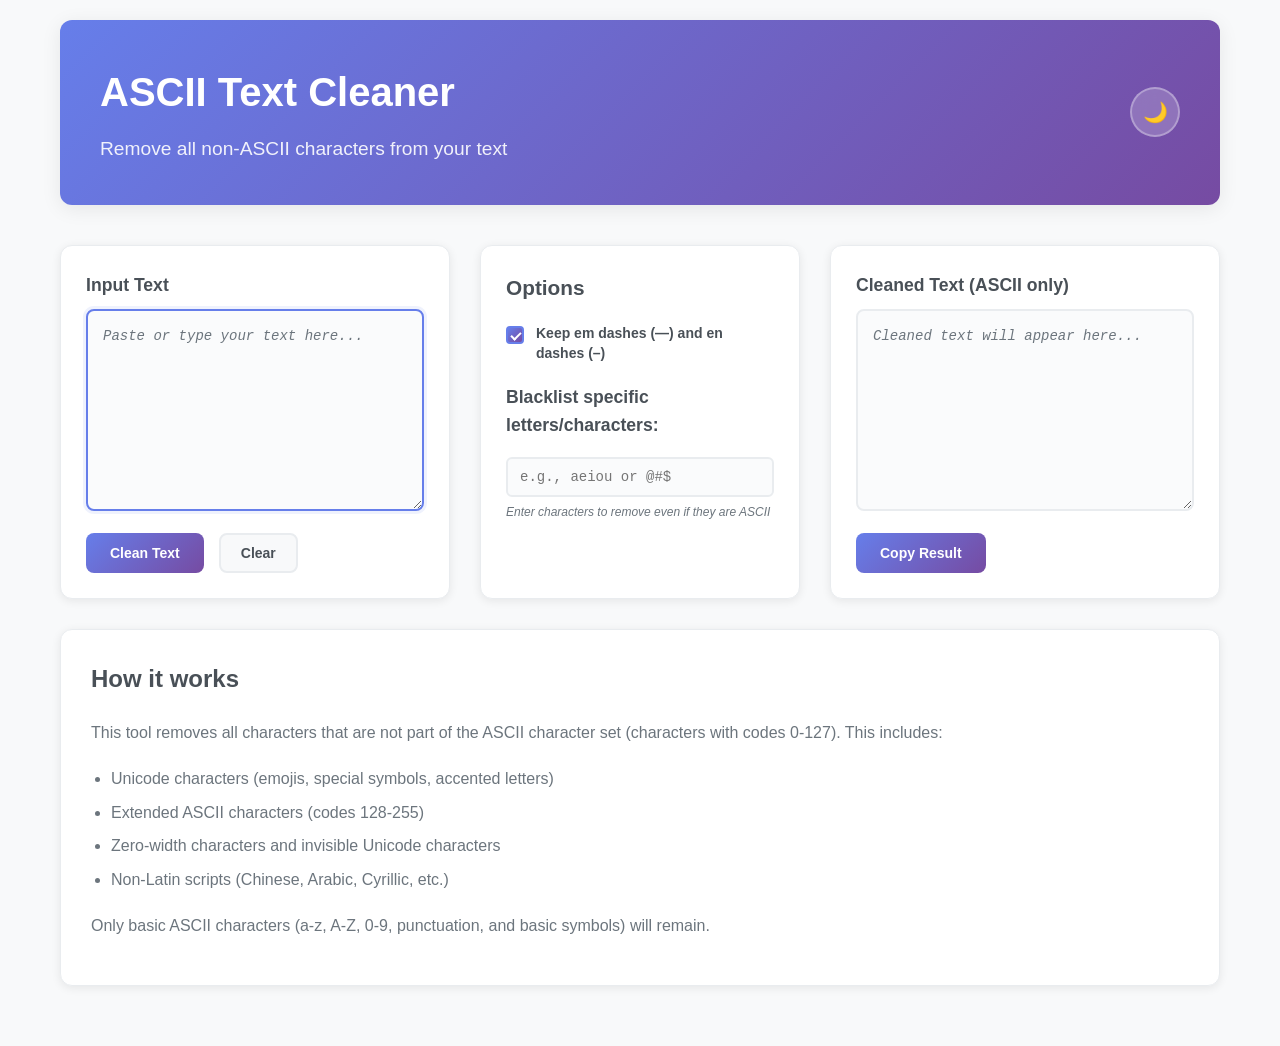
==== index.html @ 1a38068b "efds" ====
<!DOCTYPE html>
<html lang="en">
<head>
    <meta charset="UTF-8">
    <meta name="viewport" content="width=device-width, initial-scale=1.0">
    <title>ASCII Text Cleaner - Remove Non-ASCII Characters</title>
    <link rel="stylesheet" href="main.css">
    <link rel="icon" href="fav.ico">
</head>
<body>
    <div class="container">
        <header>
            <div class="header-content">
                <div class="header-text">
                    <h1>ASCII Text Cleaner</h1>
                    <p class="subtitle">Remove all non-ASCII characters from your text</p>
                </div>
                <button id="theme-toggle" class="theme-toggle" aria-label="Toggle dark mode">
                    <span class="theme-icon">🌙</span>
                </button>
            </div>
        </header>

        <main>
            <div class="input-section">
                <label for="input-text">Input Text</label>
                <textarea 
                    id="input-text" 
                    placeholder="Paste or type your text here..."
                    rows="8"
                ></textarea>
                <div class="controls">
                    <button id="clean-btn" class="primary-btn">Clean Text</button>
                    <button id="clear-btn" class="secondary-btn">Clear</button>
                </div>
            </div>

            <div class="options-section">
                <h3>Options</h3>
                <div class="option-group">
                    <label class="checkbox-label">
                        <input type="checkbox" id="keep-em-dashes" checked>
                        <span class="checkmark"></span>
                        Keep em dashes (—) and en dashes (–)
                    </label>
                </div>
                <div class="option-group">
                    <label for="blacklist-letters">Blacklist specific letters/characters:</label>
                    <input 
                        type="text" 
                        id="blacklist-letters" 
                        placeholder="e.g., aeiou or @#$"
                        class="blacklist-input"
                    >
                    <small class="help-text">Enter characters to remove even if they are ASCII</small>
                </div>
            </div>

            <div class="output-section">
                <label for="output-text">Cleaned Text (ASCII only)</label>
                <textarea 
                    id="output-text" 
                    placeholder="Cleaned text will appear here..."
                    rows="8"
                    readonly
                ></textarea>
                <div class="controls">
                    <button id="copy-btn" class="primary-btn">Copy Result</button>
                    <span id="copy-status" class="status-message"></span>
                </div>
            </div>

            <div class="info-section">
                <h2>How it works</h2>
                <p>This tool removes all characters that are not part of the ASCII character set (characters with codes 0-127). This includes:</p>
                <ul>
                    <li>Unicode characters (emojis, special symbols, accented letters)</li>
                    <li>Extended ASCII characters (codes 128-255)</li>
                    <li>Zero-width characters and invisible Unicode characters</li>
                    <li>Non-Latin scripts (Chinese, Arabic, Cyrillic, etc.)</li>
                </ul>
                <p>Only basic ASCII characters (a-z, A-Z, 0-9, punctuation, and basic symbols) will remain.</p>
            </div>
        </main>
    </div>

    <script src="index.js"></script>
</body>
</html>
---- main.css ----
:root {
    /* Light theme colors */
    --bg-primary: #f8f9fa;
    --bg-secondary: #ffffff;
    --bg-header: linear-gradient(135deg, #667eea 0%, #764ba2 100%);
    --text-primary: #333333;
    --text-secondary: #495057;
    --text-muted: #6c757d;
    --text-white: #ffffff;
    --border-color: #e9ecef;
    --border-hover: #dee2e6;
    --shadow: rgba(0, 0, 0, 0.08);
    --shadow-hover: rgba(102, 126, 234, 0.3);
    --focus-ring: rgba(102, 126, 234, 0.1);
    --input-bg: #fafbfc;
    --success-color: #28a745;
    --error-color: #dc3545;
}

[data-theme="dark"] {
    /* Dark theme colors */
    --bg-primary: #1a1a1a;
    --bg-secondary: #2d2d2d;
    --bg-header: linear-gradient(135deg, #4a5568 0%, #553c9a 100%);
    --text-primary: #e2e8f0;
    --text-secondary: #cbd5e0;
    --text-muted: #a0aec0;
    --text-white: #ffffff;
    --border-color: #4a5568;
    --border-hover: #718096;
    --shadow: rgba(0, 0, 0, 0.3);
    --shadow-hover: rgba(102, 126, 234, 0.4);
    --focus-ring: rgba(102, 126, 234, 0.2);
    --input-bg: #374151;
    --success-color: #48bb78;
    --error-color: #f56565;
}

* {
    margin: 0;
    padding: 0;
    box-sizing: border-box;
}

body {
    font-family: -apple-system, BlinkMacSystemFont, 'Segoe UI', Roboto, Oxygen, Ubuntu, Cantarell, sans-serif;
    line-height: 1.6;
    color: var(--text-primary);
    background-color: var(--bg-primary);
    min-height: 100vh;
    transition: background-color 0.3s ease, color 0.3s ease;
}

.container {
    max-width: 1200px;
    margin: 0 auto;
    padding: 20px;
}

header {
    margin-bottom: 40px;
    padding: 40px;
    background: var(--bg-header);
    color: var(--text-white);
    border-radius: 12px;
    box-shadow: 0 4px 20px var(--shadow);
}

.header-content {
    display: flex;
    justify-content: space-between;
    align-items: center;
    max-width: 100%;
}

.header-text {
    text-align: left;
}

.theme-toggle {
    background: rgba(255, 255, 255, 0.2);
    border: 2px solid rgba(255, 255, 255, 0.3);
    border-radius: 50%;
    width: 50px;
    height: 50px;
    display: flex;
    align-items: center;
    justify-content: center;
    cursor: pointer;
    transition: all 0.3s ease;
    backdrop-filter: blur(10px);
}

.theme-toggle:hover {
    background: rgba(255, 255, 255, 0.3);
    border-color: rgba(255, 255, 255, 0.5);
    transform: scale(1.05);
}

.theme-icon {
    font-size: 20px;
    transition: transform 0.3s ease;
}

.theme-toggle:hover .theme-icon {
    transform: rotate(15deg);
}

header h1 {
    font-size: 2.5rem;
    font-weight: 700;
    margin-bottom: 10px;
}

.subtitle {
    font-size: 1.2rem;
    opacity: 0.9;
    font-weight: 300;
}

main {
    display: grid;
    grid-template-columns: 1fr auto 1fr;
    gap: 30px;
    margin-bottom: 40px;
}

.input-section,
.output-section,
.options-section {
    background: var(--bg-secondary);
    padding: 25px;
    border-radius: 12px;
    box-shadow: 0 2px 10px var(--shadow);
    border: 1px solid var(--border-color);
    transition: background-color 0.3s ease, border-color 0.3s ease;
}

.options-section {
    min-width: 280px;
    max-width: 320px;
}

.options-section h3 {
    color: var(--text-secondary);
    margin-bottom: 20px;
    font-size: 1.3rem;
    font-weight: 600;
    transition: color 0.3s ease;
}

.option-group {
    margin-bottom: 20px;
}

.checkbox-label {
    display: flex;
    align-items: center;
    cursor: pointer;
    font-size: 14px;
    color: var(--text-secondary);
    position: relative;
    padding-left: 30px;
    line-height: 1.4;
    transition: color 0.3s ease;
}

.checkbox-label input[type="checkbox"] {
    position: absolute;
    opacity: 0;
    cursor: pointer;
    height: 0;
    width: 0;
}

.checkmark {
    position: absolute;
    left: 0;
    top: 2px;
    height: 18px;
    width: 18px;
    background-color: var(--bg-primary);
    border: 2px solid var(--border-color);
    border-radius: 4px;
    transition: all 0.3s ease;
}

.checkbox-label:hover input ~ .checkmark {
    border-color: #667eea;
}

.checkbox-label input:checked ~ .checkmark {
    background: linear-gradient(135deg, #667eea 0%, #764ba2 100%);
    border-color: #667eea;
}

.checkmark:after {
    content: "";
    position: absolute;
    display: none;
}

.checkbox-label input:checked ~ .checkmark:after {
    display: block;
}

.checkbox-label .checkmark:after {
    left: 5px;
    top: 2px;
    width: 4px;
    height: 8px;
    border: solid white;
    border-width: 0 2px 2px 0;
    transform: rotate(45deg);
}

.blacklist-input {
    width: 100%;
    padding: 10px 12px;
    border: 2px solid var(--border-color);
    border-radius: 6px;
    font-size: 14px;
    font-family: 'Monaco', 'Menlo', 'Ubuntu Mono', monospace;
    transition: border-color 0.3s ease, background-color 0.3s ease, color 0.3s ease;
    margin-top: 8px;
    background-color: var(--input-bg);
    color: var(--text-primary);
}

.blacklist-input:focus {
    outline: none;
    border-color: #667eea;
    box-shadow: 0 0 0 3px var(--focus-ring);
}

.help-text {
    display: block;
    margin-top: 6px;
    font-size: 12px;
    color: var(--text-muted);
    font-style: italic;
    transition: color 0.3s ease;
}

.info-section {
    grid-column: 1 / -1;
    background: var(--bg-secondary);
    padding: 30px;
    border-radius: 12px;
    box-shadow: 0 2px 10px var(--shadow);
    border: 1px solid var(--border-color);
    transition: background-color 0.3s ease, border-color 0.3s ease;
}

label {
    display: block;
    font-weight: 600;
    margin-bottom: 10px;
    color: var(--text-secondary);
    font-size: 1.1rem;
    transition: color 0.3s ease;
}

textarea {
    width: 100%;
    padding: 15px;
    border: 2px solid var(--border-color);
    border-radius: 8px;
    font-family: 'Monaco', 'Menlo', 'Ubuntu Mono', monospace;
    font-size: 14px;
    line-height: 1.5;
    resize: vertical;
    transition: border-color 0.3s ease, background-color 0.3s ease, color 0.3s ease;
    background-color: var(--input-bg);
    color: var(--text-primary);
}

textarea:focus {
    outline: none;
    border-color: #667eea;
    box-shadow: 0 0 0 3px var(--focus-ring);
}

textarea::placeholder {
    color: var(--text-muted);
    font-style: italic;
}

.controls {
    display: flex;
    gap: 15px;
    margin-top: 15px;
    align-items: center;
}

.primary-btn {
    background: linear-gradient(135deg, #667eea 0%, #764ba2 100%);
    color: white;
    border: none;
    padding: 12px 24px;
    border-radius: 8px;
    font-weight: 600;
    cursor: pointer;
    transition: all 0.3s ease;
    font-size: 14px;
}

.primary-btn:hover {
    transform: translateY(-2px);
    box-shadow: 0 4px 15px rgba(102, 126, 234, 0.3);
}

.primary-btn:active {
    transform: translateY(0);
}

.secondary-btn {
    background: var(--bg-primary);
    color: var(--text-secondary);
    border: 2px solid var(--border-color);
    padding: 10px 20px;
    border-radius: 8px;
    font-weight: 600;
    cursor: pointer;
    transition: all 0.3s ease;
    font-size: 14px;
}

.secondary-btn:hover {
    background: var(--border-color);
    border-color: var(--border-hover);
}

.status-message {
    font-size: 14px;
    font-weight: 500;
    opacity: 0;
    transition: opacity 0.3s ease;
}

.status-message.show {
    opacity: 1;
}

.status-message.success {
    color: var(--success-color);
}

.status-message.error {
    color: var(--error-color);
}

.info-section h2 {
    color: var(--text-secondary);
    margin-bottom: 20px;
    font-size: 1.5rem;
    font-weight: 600;
    transition: color 0.3s ease;
}

.info-section p {
    margin-bottom: 15px;
    color: var(--text-muted);
    line-height: 1.7;
    transition: color 0.3s ease;
}

.info-section ul {
    margin: 20px 0;
    padding-left: 20px;
}

.info-section li {
    margin-bottom: 8px;
    color: var(--text-muted);
    line-height: 1.6;
    transition: color 0.3s ease;
}

@media (max-width: 768px) {
    .container {
        padding: 15px;
    }
    
    header {
        padding: 30px 20px;
    }
    
    .header-content {
        flex-direction: column;
        gap: 20px;
        text-align: center;
    }
    
    .header-text {
        text-align: center;
    }
    
    header h1 {
        font-size: 2rem;
    }
    
    .subtitle {
        font-size: 1rem;
    }
    
    main {
        grid-template-columns: 1fr;
        gap: 20px;
    }
    
    .options-section {
        min-width: auto;
        max-width: none;
    }
    
    .input-section,
    .output-section,
    .info-section {
        padding: 20px;
    }
    
    .controls {
        flex-direction: column;
        align-items: stretch;
    }
    
    .primary-btn,
    .secondary-btn {
        width: 100%;
        text-align: center;
    }
}
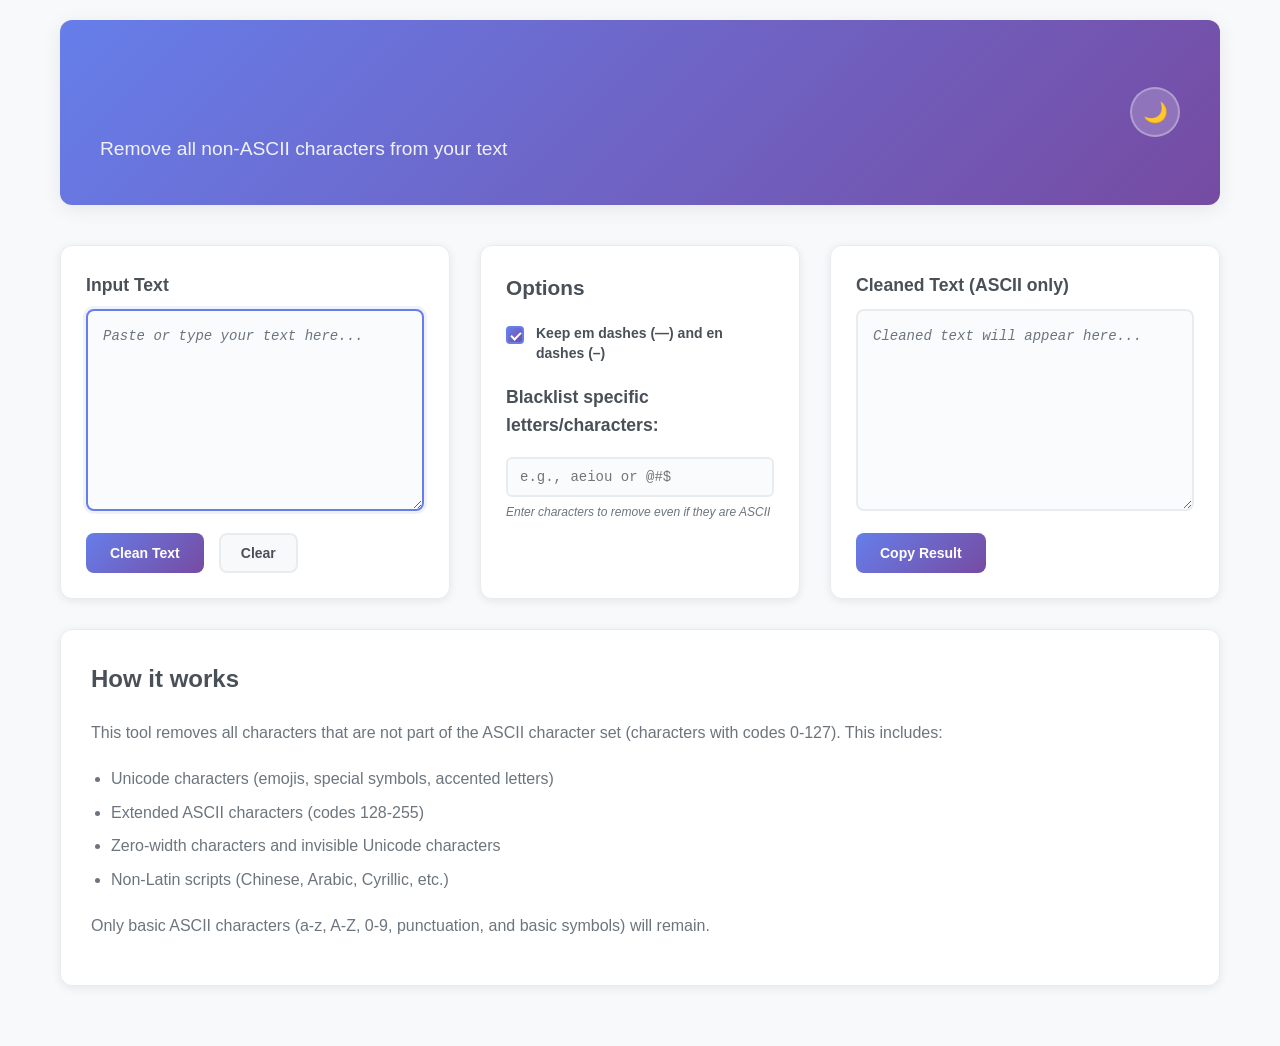
==== commit d56d76b9: "feat: add animated gradient title with individual letter animations" ====
--- a/index.html
+++ b/index.html
@@ -1,22 +1,43 @@
 <!DOCTYPE html>
 <html lang="en">
+
 <head>
     <meta charset="UTF-8">
     <meta name="viewport" content="width=device-width, initial-scale=1.0">
     <title>ASCII Text Cleaner - Remove Non-ASCII Characters</title>
     <link rel="stylesheet" href="main.css">
-    <link rel="icon" href="fav.ico">
+    <link rel="icon" href="favicon.ico">
 </head>
+
 <body>
     <div class="container">
         <header>
             <div class="header-content">
                 <div class="header-text">
-                    <h1>ASCII Text Cleaner</h1>
+                    <h1 class="gradient-title" aria-label="ASCII Text Cleaner">
+                        <span class="gradient-letter" style="--i:0" aria-hidden="true">A</span>
+                        <span class="gradient-letter" style="--i:1" aria-hidden="true">S</span>
+                        <span class="gradient-letter" style="--i:2" aria-hidden="true">C</span>
+                        <span class="gradient-letter" style="--i:3" aria-hidden="true">I</span>
+                        <span class="gradient-letter" style="--i:4" aria-hidden="true">I</span>
+                        <span class="gradient-letter gradient-letter--space" style="--i:5" aria-hidden="true">&nbsp;</span>
+                        <span class="gradient-letter" style="--i:6" aria-hidden="true">T</span>
+                        <span class="gradient-letter" style="--i:7" aria-hidden="true">e</span>
+                        <span class="gradient-letter" style="--i:8" aria-hidden="true">x</span>
+                        <span class="gradient-letter" style="--i:9" aria-hidden="true">t</span>
+                        <span class="gradient-letter gradient-letter--space" style="--i:10" aria-hidden="true">&nbsp;</span>
+                        <span class="gradient-letter" style="--i:11" aria-hidden="true">C</span>
+                        <span class="gradient-letter" style="--i:12" aria-hidden="true">l</span>
+                        <span class="gradient-letter" style="--i:13" aria-hidden="true">e</span>
+                        <span class="gradient-letter" style="--i:14" aria-hidden="true">a</span>
+                        <span class="gradient-letter" style="--i:15" aria-hidden="true">n</span>
+                        <span class="gradient-letter" style="--i:16" aria-hidden="true">e</span>
+                        <span class="gradient-letter" style="--i:17" aria-hidden="true">r</span>
+                    </h1>
                     <p class="subtitle">Remove all non-ASCII characters from your text</p>
                 </div>
                 <button id="theme-toggle" class="theme-toggle" aria-label="Toggle dark mode">
-                    <span class="theme-icon">🌙</span>
+                    <span id="theme-icon" class="theme-icon">🌙</span>
                 </button>
             </div>
         </header>
@@ -24,11 +45,7 @@
         <main>
             <div class="input-section">
                 <label for="input-text">Input Text</label>
-                <textarea 
-                    id="input-text" 
-                    placeholder="Paste or type your text here..."
-                    rows="8"
-                ></textarea>
+                <textarea id="input-text" placeholder="Paste or type your text here..." rows="8"></textarea>
                 <div class="controls">
                     <button id="clean-btn" class="primary-btn">Clean Text</button>
                     <button id="clear-btn" class="secondary-btn">Clear</button>
@@ -46,24 +63,14 @@
                 </div>
                 <div class="option-group">
                     <label for="blacklist-letters">Blacklist specific letters/characters:</label>
-                    <input 
-                        type="text" 
-                        id="blacklist-letters" 
-                        placeholder="e.g., aeiou or @#$"
-                        class="blacklist-input"
-                    >
+                    <input type="text" id="blacklist-letters" placeholder="e.g., aeiou or @#$" class="blacklist-input">
                     <small class="help-text">Enter characters to remove even if they are ASCII</small>
                 </div>
             </div>
 
             <div class="output-section">
                 <label for="output-text">Cleaned Text (ASCII only)</label>
-                <textarea 
-                    id="output-text" 
-                    placeholder="Cleaned text will appear here..."
-                    rows="8"
-                    readonly
-                ></textarea>
+                <textarea id="output-text" placeholder="Cleaned text will appear here..." rows="8" readonly></textarea>
                 <div class="controls">
                     <button id="copy-btn" class="primary-btn">Copy Result</button>
                     <span id="copy-status" class="status-message"></span>
@@ -72,7 +79,8 @@
 
             <div class="info-section">
                 <h2>How it works</h2>
-                <p>This tool removes all characters that are not part of the ASCII character set (characters with codes 0-127). This includes:</p>
+                <p>This tool removes all characters that are not part of the ASCII character set (characters with codes
+                    0-127). This includes:</p>
                 <ul>
                     <li>Unicode characters (emojis, special symbols, accented letters)</li>
                     <li>Extended ASCII characters (codes 128-255)</li>
@@ -85,5 +93,10 @@
     </div>
 
     <script src="index.js"></script>
+    <div style="display: none;">
+        <!-- OPEN AI KEY  for ai chat-->
+        OPEN_AI_KEY=aSBsdXYgdmliZSBjb2Rpbmcgenp6enp6enp6enp6enp6eno=
+    </div>
 </body>
+
 </html>
--- a/main.css
+++ b/main.css
@@ -1,433 +1,484 @@
 :root {
-    /* Light theme colors */
-    --bg-primary: #f8f9fa;
-    --bg-secondary: #ffffff;
-    --bg-header: linear-gradient(135deg, #667eea 0%, #764ba2 100%);
-    --text-primary: #333333;
-    --text-secondary: #495057;
-    --text-muted: #6c757d;
-    --text-white: #ffffff;
-    --border-color: #e9ecef;
-    --border-hover: #dee2e6;
-    --shadow: rgba(0, 0, 0, 0.08);
-    --shadow-hover: rgba(102, 126, 234, 0.3);
-    --focus-ring: rgba(102, 126, 234, 0.1);
-    --input-bg: #fafbfc;
-    --success-color: #28a745;
-    --error-color: #dc3545;
+  /* Light theme colors */
+  --bg-primary: #f8f9fa;
+  --bg-secondary: #ffffff;
+  --bg-header: linear-gradient(135deg, #667eea 0%, #764ba2 100%);
+  --text-primary: #333333;
+  --text-secondary: #495057;
+  --text-muted: #6c757d;
+  --text-white: #ffffff;
+  --border-color: #e9ecef;
+  --border-hover: #dee2e6;
+  --shadow: rgba(0, 0, 0, 0.08);
+  --shadow-hover: rgba(102, 126, 234, 0.3);
+  --focus-ring: rgba(102, 126, 234, 0.1);
+  --input-bg: #fafbfc;
+  --success-color: #28a745;
+  --error-color: #dc3545;
 }
 
 [data-theme="dark"] {
-    /* Dark theme colors */
-    --bg-primary: #1a1a1a;
-    --bg-secondary: #2d2d2d;
-    --bg-header: linear-gradient(135deg, #4a5568 0%, #553c9a 100%);
-    --text-primary: #e2e8f0;
-    --text-secondary: #cbd5e0;
-    --text-muted: #a0aec0;
-    --text-white: #ffffff;
-    --border-color: #4a5568;
-    --border-hover: #718096;
-    --shadow: rgba(0, 0, 0, 0.3);
-    --shadow-hover: rgba(102, 126, 234, 0.4);
-    --focus-ring: rgba(102, 126, 234, 0.2);
-    --input-bg: #374151;
-    --success-color: #48bb78;
-    --error-color: #f56565;
+  /* Dark theme colors */
+  --bg-primary: #1a1a1a;
+  --bg-secondary: #2d2d2d;
+  --bg-header: linear-gradient(135deg, #4a5568 0%, #553c9a 100%);
+  --text-primary: #e2e8f0;
+  --text-secondary: #cbd5e0;
+  --text-muted: #a0aec0;
+  --text-white: #ffffff;
+  --border-color: #4a5568;
+  --border-hover: #718096;
+  --shadow: rgba(0, 0, 0, 0.3);
+  --shadow-hover: rgba(102, 126, 234, 0.4);
+  --focus-ring: rgba(102, 126, 234, 0.2);
+  --input-bg: #374151;
+  --success-color: #48bb78;
+  --error-color: #f56565;
 }
 
 * {
-    margin: 0;
-    padding: 0;
-    box-sizing: border-box;
+  margin: 0;
+  padding: 0;
+  box-sizing: border-box;
 }
 
 body {
-    font-family: -apple-system, BlinkMacSystemFont, 'Segoe UI', Roboto, Oxygen, Ubuntu, Cantarell, sans-serif;
-    line-height: 1.6;
-    color: var(--text-primary);
-    background-color: var(--bg-primary);
-    min-height: 100vh;
-    transition: background-color 0.3s ease, color 0.3s ease;
+  font-family: -apple-system, BlinkMacSystemFont, "Segoe UI", Roboto, Oxygen,
+    Ubuntu, Cantarell, sans-serif;
+  line-height: 1.6;
+  color: var(--text-primary);
+  background-color: var(--bg-primary);
+  min-height: 100vh;
+  transition: background-color 0.3s ease, color 0.3s ease;
 }
 
 .container {
-    max-width: 1200px;
-    margin: 0 auto;
-    padding: 20px;
+  max-width: 1200px;
+  margin: 0 auto;
+  padding: 20px;
 }
 
 header {
-    margin-bottom: 40px;
-    padding: 40px;
-    background: var(--bg-header);
-    color: var(--text-white);
-    border-radius: 12px;
-    box-shadow: 0 4px 20px var(--shadow);
+  margin-bottom: 40px;
+  padding: 40px;
+  background: var(--bg-header);
+  color: var(--text-white);
+  border-radius: 12px;
+  box-shadow: 0 4px 20px var(--shadow);
 }
 
 .header-content {
-    display: flex;
-    justify-content: space-between;
-    align-items: center;
-    max-width: 100%;
+  display: flex;
+  justify-content: space-between;
+  align-items: center;
+  max-width: 100%;
 }
 
 .header-text {
-    text-align: left;
+  text-align: left;
 }
 
 .theme-toggle {
-    background: rgba(255, 255, 255, 0.2);
-    border: 2px solid rgba(255, 255, 255, 0.3);
-    border-radius: 50%;
-    width: 50px;
-    height: 50px;
-    display: flex;
-    align-items: center;
-    justify-content: center;
-    cursor: pointer;
-    transition: all 0.3s ease;
-    backdrop-filter: blur(10px);
+  background: rgba(255, 255, 255, 0.2);
+  border: 2px solid rgba(255, 255, 255, 0.3);
+  border-radius: 50%;
+  width: 50px;
+  height: 50px;
+  display: flex;
+  align-items: center;
+  justify-content: center;
+  cursor: pointer;
+  transition: all 0.3s ease;
+  backdrop-filter: blur(10px);
 }
 
 .theme-toggle:hover {
-    background: rgba(255, 255, 255, 0.3);
-    border-color: rgba(255, 255, 255, 0.5);
-    transform: scale(1.05);
+  background: rgba(255, 255, 255, 0.3);
+  border-color: rgba(255, 255, 255, 0.5);
+  transform: scale(1.05);
 }
 
 .theme-icon {
-    font-size: 20px;
-    transition: transform 0.3s ease;
+  font-size: 20px;
+  transition: transform 0.3s ease;
 }
 
 .theme-toggle:hover .theme-icon {
-    transform: rotate(15deg);
+  transform: rotate(15deg);
 }
 
 header h1 {
-    font-size: 2.5rem;
-    font-weight: 700;
-    margin-bottom: 10px;
+  font-size: 2.5rem;
+  font-weight: 700;
+  margin-bottom: 10px;
+}
+
+.gradient-title {
+  display: inline-flex;
+  gap: 0;
+  flex-wrap: wrap;
+  color: transparent;
+}
+
+.gradient-letter {
+  display: inline-block;
+  background-image: linear-gradient(120deg, #ff6ec7 0%, #7873f5 50%, #5ad7ff 100%);
+  background-size: 200% 200%;
+  -webkit-background-clip: text;
+  background-clip: text;
+  color: transparent;
+  opacity: 0;
+  transform: translateY(10px);
+  animation: gradientFade 3s ease-in-out infinite;
+  animation-delay: calc(var(--i) * 0.12s);
+}
+
+.gradient-letter--space {
+  width: 0.5ch;
+  background: none;
+  animation: inherit;
+}
+
+@keyframes gradientFade {
+  0% {
+    opacity: 0;
+    transform: translateY(10px);
+    background-position: 0% 50%;
+  }
+  30% {
+    opacity: 1;
+    transform: translateY(0);
+  }
+  70% {
+    opacity: 1;
+    transform: translateY(0);
+    background-position: 100% 50%;
+  }
+  100% {
+    opacity: 0;
+    transform: translateY(-8px);
+    background-position: 0% 50%;
+  }
 }
 
 .subtitle {
-    font-size: 1.2rem;
-    opacity: 0.9;
-    font-weight: 300;
+  font-size: 1.2rem;
+  opacity: 0.9;
+  font-weight: 300;
 }
 
 main {
-    display: grid;
-    grid-template-columns: 1fr auto 1fr;
-    gap: 30px;
-    margin-bottom: 40px;
+  display: grid;
+  grid-template-columns: 1fr auto 1fr;
+  gap: 30px;
+  margin-bottom: 40px;
 }
 
 .input-section,
 .output-section,
 .options-section {
-    background: var(--bg-secondary);
-    padding: 25px;
-    border-radius: 12px;
-    box-shadow: 0 2px 10px var(--shadow);
-    border: 1px solid var(--border-color);
-    transition: background-color 0.3s ease, border-color 0.3s ease;
+  background: var(--bg-secondary);
+  padding: 25px;
+  border-radius: 12px;
+  box-shadow: 0 2px 10px var(--shadow);
+  border: 1px solid var(--border-color);
+  transition: background-color 0.3s ease, border-color 0.3s ease;
 }
 
 .options-section {
-    min-width: 280px;
-    max-width: 320px;
+  min-width: 280px;
+  max-width: 320px;
 }
 
 .options-section h3 {
-    color: var(--text-secondary);
-    margin-bottom: 20px;
-    font-size: 1.3rem;
-    font-weight: 600;
-    transition: color 0.3s ease;
+  color: var(--text-secondary);
+  margin-bottom: 20px;
+  font-size: 1.3rem;
+  font-weight: 600;
+  transition: color 0.3s ease;
 }
 
 .option-group {
-    margin-bottom: 20px;
+  margin-bottom: 20px;
 }
 
 .checkbox-label {
-    display: flex;
-    align-items: center;
-    cursor: pointer;
-    font-size: 14px;
-    color: var(--text-secondary);
-    position: relative;
-    padding-left: 30px;
-    line-height: 1.4;
-    transition: color 0.3s ease;
+  display: flex;
+  align-items: center;
+  cursor: pointer;
+  font-size: 14px;
+  color: var(--text-secondary);
+  position: relative;
+  padding-left: 30px;
+  line-height: 1.4;
+  transition: color 0.3s ease;
 }
 
 .checkbox-label input[type="checkbox"] {
-    position: absolute;
-    opacity: 0;
-    cursor: pointer;
-    height: 0;
-    width: 0;
+  position: absolute;
+  opacity: 0;
+  cursor: pointer;
+  height: 0;
+  width: 0;
 }
 
 .checkmark {
-    position: absolute;
-    left: 0;
-    top: 2px;
-    height: 18px;
-    width: 18px;
-    background-color: var(--bg-primary);
-    border: 2px solid var(--border-color);
-    border-radius: 4px;
-    transition: all 0.3s ease;
+  position: absolute;
+  left: 0;
+  top: 2px;
+  height: 18px;
+  width: 18px;
+  background-color: var(--bg-primary);
+  border: 2px solid var(--border-color);
+  border-radius: 4px;
+  transition: all 0.3s ease;
 }
 
 .checkbox-label:hover input ~ .checkmark {
-    border-color: #667eea;
+  border-color: #667eea;
 }
 
 .checkbox-label input:checked ~ .checkmark {
-    background: linear-gradient(135deg, #667eea 0%, #764ba2 100%);
-    border-color: #667eea;
+  background: linear-gradient(135deg, #667eea 0%, #764ba2 100%);
+  border-color: #667eea;
 }
 
 .checkmark:after {
-    content: "";
-    position: absolute;
-    display: none;
+  content: "";
+  position: absolute;
+  display: none;
 }
 
 .checkbox-label input:checked ~ .checkmark:after {
-    display: block;
+  display: block;
 }
 
 .checkbox-label .checkmark:after {
-    left: 5px;
-    top: 2px;
-    width: 4px;
-    height: 8px;
-    border: solid white;
-    border-width: 0 2px 2px 0;
-    transform: rotate(45deg);
+  left: 5px;
+  top: 2px;
+  width: 4px;
+  height: 8px;
+  border: solid white;
+  border-width: 0 2px 2px 0;
+  transform: rotate(45deg);
 }
 
 .blacklist-input {
+  width: 100%;
+  padding: 10px 12px;
+  border: 2px solid var(--border-color);
+  border-radius: 6px;
+  font-size: 14px;
+  font-family: "Monaco", "Menlo", "Ubuntu Mono", monospace;
+  transition: border-color 0.3s ease, background-color 0.3s ease,
+    color 0.3s ease;
+  margin-top: 8px;
+  background-color: var(--input-bg);
+  color: var(--text-primary);
+}
+
+.blacklist-input:focus {
+  outline: none;
+  border-color: #667eea;
+  box-shadow: 0 0 0 3px var(--focus-ring);
+}
+
+.help-text {
+  display: block;
+  margin-top: 6px;
+  font-size: 12px;
+  color: var(--text-muted);
+  font-style: italic;
+  transition: color 0.3s ease;
+}
+
+.info-section {
+  grid-column: 1 / -1;
+  background: var(--bg-secondary);
+  padding: 30px;
+  border-radius: 12px;
+  box-shadow: 0 2px 10px var(--shadow);
+  border: 1px solid var(--border-color);
+  transition: background-color 0.3s ease, border-color 0.3s ease;
+}
+
+label {
+  display: block;
+  font-weight: 600;
+  margin-bottom: 10px;
+  color: var(--text-secondary);
+  font-size: 1.1rem;
+  transition: color 0.3s ease;
+}
+
+textarea {
+  width: 100%;
+  padding: 15px;
+  border: 2px solid var(--border-color);
+  border-radius: 8px;
+  font-family: "Monaco", "Menlo", "Ubuntu Mono", monospace;
+  font-size: 14px;
+  line-height: 1.5;
+  resize: vertical;
+  transition: border-color 0.3s ease, background-color 0.3s ease,
+    color 0.3s ease;
+  background-color: var(--input-bg);
+  color: var(--text-primary);
+}
+
+textarea:focus {
+  outline: none;
+  border-color: #667eea;
+  box-shadow: 0 0 0 3px var(--focus-ring);
+}
+
+textarea::placeholder {
+  color: var(--text-muted);
+  font-style: italic;
+}
+
+.controls {
+  display: flex;
+  gap: 15px;
+  margin-top: 15px;
+  align-items: center;
+}
+
+.primary-btn {
+  background: linear-gradient(135deg, #667eea 0%, #764ba2 100%);
+  color: white;
+  border: none;
+  padding: 12px 24px;
+  border-radius: 8px;
+  font-weight: 600;
+  cursor: pointer;
+  transition: all 0.3s ease;
+  font-size: 14px;
+}
+
+.primary-btn:hover {
+  transform: translateY(-2px);
+  box-shadow: 0 4px 15px rgba(102, 126, 234, 0.3);
+}
+
+.primary-btn:active {
+  transform: translateY(0);
+}
+
+.secondary-btn {
+  background: var(--bg-primary);
+  color: var(--text-secondary);
+  border: 2px solid var(--border-color);
+  padding: 10px 20px;
+  border-radius: 8px;
+  font-weight: 600;
+  cursor: pointer;
+  transition: all 0.3s ease;
+  font-size: 14px;
+}
+
+.secondary-btn:hover {
+  background: var(--border-color);
+  border-color: var(--border-hover);
+}
+
+.status-message {
+  font-size: 14px;
+  font-weight: 500;
+  opacity: 0;
+  transition: opacity 0.3s ease;
+}
+
+.status-message.show {
+  opacity: 1;
+}
+
+.status-message.success {
+  color: var(--success-color);
+}
+
+.status-message.error {
+  color: var(--error-color);
+}
+
+.info-section h2 {
+  color: var(--text-secondary);
+  margin-bottom: 20px;
+  font-size: 1.5rem;
+  font-weight: 600;
+  transition: color 0.3s ease;
+}
+
+.info-section p {
+  margin-bottom: 15px;
+  color: var(--text-muted);
+  line-height: 1.7;
+  transition: color 0.3s ease;
+}
+
+.info-section ul {
+  margin: 20px 0;
+  padding-left: 20px;
+}
+
+.info-section li {
+  margin-bottom: 8px;
+  color: var(--text-muted);
+  line-height: 1.6;
+  transition: color 0.3s ease;
+}
+
+@media (max-width: 768px) {
+  .container {
+    padding: 15px;
+  }
+
+  header {
+    padding: 30px 20px;
+  }
+
+  .header-content {
+    flex-direction: column;
+    gap: 20px;
+    text-align: center;
+  }
+
+  .header-text {
+    text-align: center;
+  }
+
+  header h1 {
+    font-size: 2rem;
+  }
+
+  .subtitle {
+    font-size: 1rem;
+  }
+
+  main {
+    grid-template-columns: 1fr;
+    gap: 20px;
+  }
+
+  .options-section {
+    min-width: auto;
+    max-width: none;
+  }
+
+  .input-section,
+  .output-section,
+  .info-section {
+    padding: 20px;
+  }
+
+  .controls {
+    flex-direction: column;
+    align-items: stretch;
+  }
+
+  .primary-btn,
+  .secondary-btn {
     width: 100%;
-    padding: 10px 12px;
-    border: 2px solid var(--border-color);
-    border-radius: 6px;
-    font-size: 14px;
-    font-family: 'Monaco', 'Menlo', 'Ubuntu Mono', monospace;
-    transition: border-color 0.3s ease, background-color 0.3s ease, color 0.3s ease;
-    margin-top: 8px;
-    background-color: var(--input-bg);
-    color: var(--text-primary);
-}
-
-.blacklist-input:focus {
-    outline: none;
-    border-color: #667eea;
-    box-shadow: 0 0 0 3px var(--focus-ring);
-}
-
-.help-text {
-    display: block;
-    margin-top: 6px;
-    font-size: 12px;
-    color: var(--text-muted);
-    font-style: italic;
-    transition: color 0.3s ease;
-}
-
-.info-section {
-    grid-column: 1 / -1;
-    background: var(--bg-secondary);
-    padding: 30px;
-    border-radius: 12px;
-    box-shadow: 0 2px 10px var(--shadow);
-    border: 1px solid var(--border-color);
-    transition: background-color 0.3s ease, border-color 0.3s ease;
-}
-
-label {
-    display: block;
-    font-weight: 600;
-    margin-bottom: 10px;
-    color: var(--text-secondary);
-    font-size: 1.1rem;
-    transition: color 0.3s ease;
-}
-
-textarea {
-    width: 100%;
-    padding: 15px;
-    border: 2px solid var(--border-color);
-    border-radius: 8px;
-    font-family: 'Monaco', 'Menlo', 'Ubuntu Mono', monospace;
-    font-size: 14px;
-    line-height: 1.5;
-    resize: vertical;
-    transition: border-color 0.3s ease, background-color 0.3s ease, color 0.3s ease;
-    background-color: var(--input-bg);
-    color: var(--text-primary);
-}
-
-textarea:focus {
-    outline: none;
-    border-color: #667eea;
-    box-shadow: 0 0 0 3px var(--focus-ring);
-}
-
-textarea::placeholder {
-    color: var(--text-muted);
-    font-style: italic;
-}
-
-.controls {
-    display: flex;
-    gap: 15px;
-    margin-top: 15px;
-    align-items: center;
-}
-
-.primary-btn {
-    background: linear-gradient(135deg, #667eea 0%, #764ba2 100%);
-    color: white;
-    border: none;
-    padding: 12px 24px;
-    border-radius: 8px;
-    font-weight: 600;
-    cursor: pointer;
-    transition: all 0.3s ease;
-    font-size: 14px;
-}
-
-.primary-btn:hover {
-    transform: translateY(-2px);
-    box-shadow: 0 4px 15px rgba(102, 126, 234, 0.3);
-}
-
-.primary-btn:active {
-    transform: translateY(0);
-}
-
-.secondary-btn {
-    background: var(--bg-primary);
-    color: var(--text-secondary);
-    border: 2px solid var(--border-color);
-    padding: 10px 20px;
-    border-radius: 8px;
-    font-weight: 600;
-    cursor: pointer;
-    transition: all 0.3s ease;
-    font-size: 14px;
-}
-
-.secondary-btn:hover {
-    background: var(--border-color);
-    border-color: var(--border-hover);
-}
-
-.status-message {
-    font-size: 14px;
-    font-weight: 500;
-    opacity: 0;
-    transition: opacity 0.3s ease;
-}
-
-.status-message.show {
-    opacity: 1;
-}
-
-.status-message.success {
-    color: var(--success-color);
-}
-
-.status-message.error {
-    color: var(--error-color);
-}
-
-.info-section h2 {
-    color: var(--text-secondary);
-    margin-bottom: 20px;
-    font-size: 1.5rem;
-    font-weight: 600;
-    transition: color 0.3s ease;
-}
-
-.info-section p {
-    margin-bottom: 15px;
-    color: var(--text-muted);
-    line-height: 1.7;
-    transition: color 0.3s ease;
-}
-
-.info-section ul {
-    margin: 20px 0;
-    padding-left: 20px;
-}
-
-.info-section li {
-    margin-bottom: 8px;
-    color: var(--text-muted);
-    line-height: 1.6;
-    transition: color 0.3s ease;
-}
-
-@media (max-width: 768px) {
-    .container {
-        padding: 15px;
-    }
-    
-    header {
-        padding: 30px 20px;
-    }
-    
-    .header-content {
-        flex-direction: column;
-        gap: 20px;
-        text-align: center;
-    }
-    
-    .header-text {
-        text-align: center;
-    }
-    
-    header h1 {
-        font-size: 2rem;
-    }
-    
-    .subtitle {
-        font-size: 1rem;
-    }
-    
-    main {
-        grid-template-columns: 1fr;
-        gap: 20px;
-    }
-    
-    .options-section {
-        min-width: auto;
-        max-width: none;
-    }
-    
-    .input-section,
-    .output-section,
-    .info-section {
-        padding: 20px;
-    }
-    
-    .controls {
-        flex-direction: column;
-        align-items: stretch;
-    }
-    
-    .primary-btn,
-    .secondary-btn {
-        width: 100%;
-        text-align: center;
-    }
-}+    text-align: center;
+  }
+}
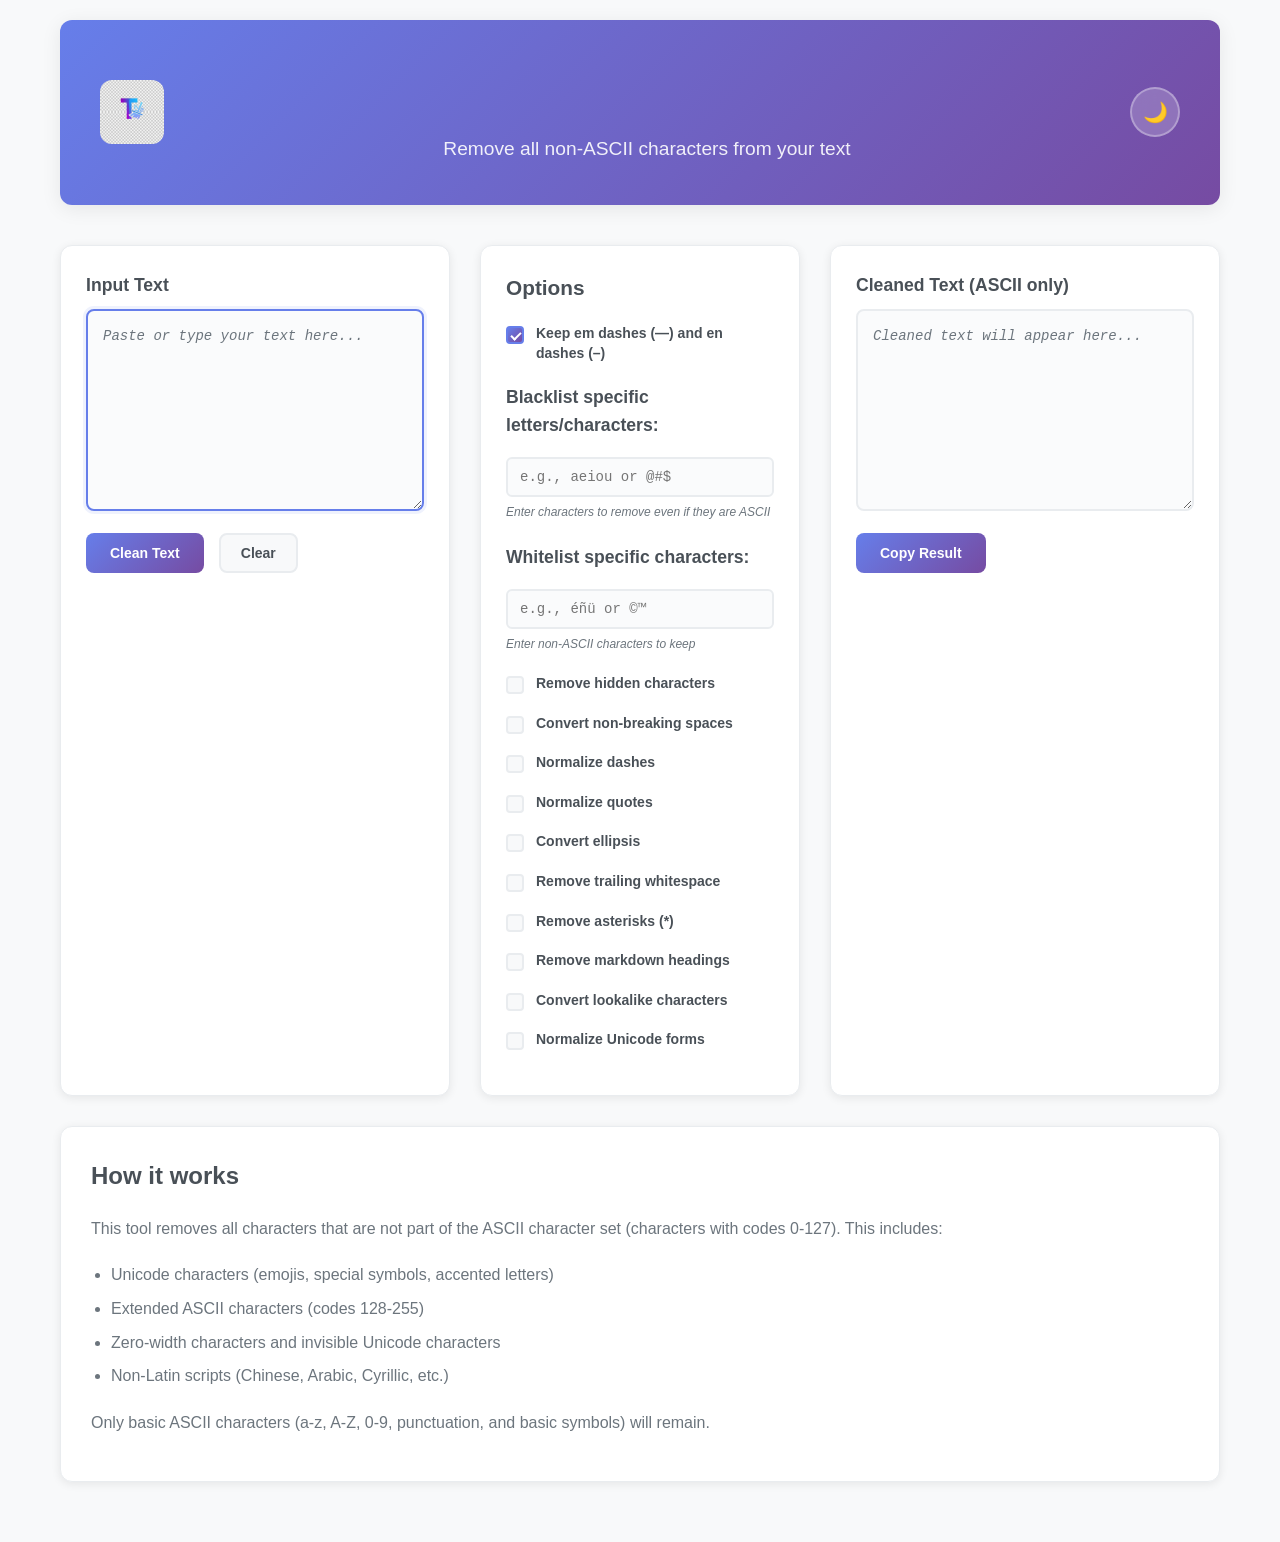
==== commit 43f3ff5b: "feat: add advanced text cleaning options and reorganize project structure - Add whitelist functional" ====
--- a/index.html
+++ b/index.html
@@ -5,14 +5,15 @@
     <meta charset="UTF-8">
     <meta name="viewport" content="width=device-width, initial-scale=1.0">
     <title>ASCII Text Cleaner - Remove Non-ASCII Characters</title>
-    <link rel="stylesheet" href="main.css">
-    <link rel="icon" href="favicon.ico">
+    <link rel="stylesheet" href="static/main.css">
+    <link rel="icon" href="static/favicon.ico">
 </head>
 
 <body>
     <div class="container">
         <header>
             <div class="header-content">
+                <img src="static/logo_1024x1024.png" alt="ASCII Text Cleaner logo" class="header-logo">
                 <div class="header-text">
                     <h1 class="gradient-title" aria-label="ASCII Text Cleaner">
                         <span class="gradient-letter" style="--i:0" aria-hidden="true">A</span>
@@ -20,12 +21,14 @@
                         <span class="gradient-letter" style="--i:2" aria-hidden="true">C</span>
                         <span class="gradient-letter" style="--i:3" aria-hidden="true">I</span>
                         <span class="gradient-letter" style="--i:4" aria-hidden="true">I</span>
-                        <span class="gradient-letter gradient-letter--space" style="--i:5" aria-hidden="true">&nbsp;</span>
+                        <span class="gradient-letter gradient-letter--space" style="--i:5"
+                            aria-hidden="true">&nbsp;</span>
                         <span class="gradient-letter" style="--i:6" aria-hidden="true">T</span>
                         <span class="gradient-letter" style="--i:7" aria-hidden="true">e</span>
                         <span class="gradient-letter" style="--i:8" aria-hidden="true">x</span>
                         <span class="gradient-letter" style="--i:9" aria-hidden="true">t</span>
-                        <span class="gradient-letter gradient-letter--space" style="--i:10" aria-hidden="true">&nbsp;</span>
+                        <span class="gradient-letter gradient-letter--space" style="--i:10"
+                            aria-hidden="true">&nbsp;</span>
                         <span class="gradient-letter" style="--i:11" aria-hidden="true">C</span>
                         <span class="gradient-letter" style="--i:12" aria-hidden="true">l</span>
                         <span class="gradient-letter" style="--i:13" aria-hidden="true">e</span>
@@ -66,6 +69,81 @@
                     <input type="text" id="blacklist-letters" placeholder="e.g., aeiou or @#$" class="blacklist-input">
                     <small class="help-text">Enter characters to remove even if they are ASCII</small>
                 </div>
+                <div class="option-group">
+                    <label for="whitelist-letters">Whitelist specific characters:</label>
+                    <input type="text" id="whitelist-letters" placeholder="e.g., éñü or ©™" class="blacklist-input">
+                    <small class="help-text">Enter non-ASCII characters to keep</small>
+                </div>
+                <div class="option-group">
+                    <label class="checkbox-label">
+                        <input type="checkbox" id="remove-hidden-chars">
+                        <span class="checkmark"></span>
+                        Remove hidden characters
+                    </label>
+                </div>
+                <div class="option-group">
+                    <label class="checkbox-label">
+                        <input type="checkbox" id="convert-nbsp">
+                        <span class="checkmark"></span>
+                        Convert non-breaking spaces
+                    </label>
+                </div>
+                <div class="option-group">
+                    <label class="checkbox-label">
+                        <input type="checkbox" id="normalize-dashes">
+                        <span class="checkmark"></span>
+                        Normalize dashes
+                    </label>
+                </div>
+                <div class="option-group">
+                    <label class="checkbox-label">
+                        <input type="checkbox" id="normalize-quotes">
+                        <span class="checkmark"></span>
+                        Normalize quotes
+                    </label>
+                </div>
+                <div class="option-group">
+                    <label class="checkbox-label">
+                        <input type="checkbox" id="convert-ellipsis">
+                        <span class="checkmark"></span>
+                        Convert ellipsis
+                    </label>
+                </div>
+                <div class="option-group">
+                    <label class="checkbox-label">
+                        <input type="checkbox" id="remove-trailing-whitespace">
+                        <span class="checkmark"></span>
+                        Remove trailing whitespace
+                    </label>
+                </div>
+                <div class="option-group">
+                    <label class="checkbox-label">
+                        <input type="checkbox" id="remove-asterisks">
+                        <span class="checkmark"></span>
+                        Remove asterisks (*)
+                    </label>
+                </div>
+                <div class="option-group">
+                    <label class="checkbox-label">
+                        <input type="checkbox" id="remove-markdown-headings">
+                        <span class="checkmark"></span>
+                        Remove markdown headings
+                    </label>
+                </div>
+                <div class="option-group">
+                    <label class="checkbox-label">
+                        <input type="checkbox" id="convert-lookalikes">
+                        <span class="checkmark"></span>
+                        Convert lookalike characters
+                    </label>
+                </div>
+                <div class="option-group">
+                    <label class="checkbox-label">
+                        <input type="checkbox" id="normalize-unicode">
+                        <span class="checkmark"></span>
+                        Normalize Unicode forms
+                    </label>
+                </div>
             </div>
 
             <div class="output-section">
@@ -93,10 +171,6 @@
     </div>
 
     <script src="index.js"></script>
-    <div style="display: none;">
-        <!-- OPEN AI KEY  for ai chat-->
-        OPEN_AI_KEY=aSBsdXYgdmliZSBjb2Rpbmcgenp6enp6enp6enp6enp6eno=
-    </div>
 </body>
 
 </html>
--- a/static/main.css
+++ b/static/main.css
@@ -0,0 +1,497 @@
+:root {
+  /* Light theme colors */
+  --bg-primary: #f8f9fa;
+  --bg-secondary: #ffffff;
+  --bg-header: linear-gradient(135deg, #667eea 0%, #764ba2 100%);
+  --text-primary: #333333;
+  --text-secondary: #495057;
+  --text-muted: #6c757d;
+  --text-white: #ffffff;
+  --border-color: #e9ecef;
+  --border-hover: #dee2e6;
+  --shadow: rgba(0, 0, 0, 0.08);
+  --shadow-hover: rgba(102, 126, 234, 0.3);
+  --focus-ring: rgba(102, 126, 234, 0.1);
+  --input-bg: #fafbfc;
+  --success-color: #28a745;
+  --error-color: #dc3545;
+}
+
+[data-theme="dark"] {
+  /* Dark theme colors */
+  --bg-primary: #1a1a1a;
+  --bg-secondary: #2d2d2d;
+  --bg-header: linear-gradient(135deg, #4a5568 0%, #553c9a 100%);
+  --text-primary: #e2e8f0;
+  --text-secondary: #cbd5e0;
+  --text-muted: #a0aec0;
+  --text-white: #ffffff;
+  --border-color: #4a5568;
+  --border-hover: #718096;
+  --shadow: rgba(0, 0, 0, 0.3);
+  --shadow-hover: rgba(102, 126, 234, 0.4);
+  --focus-ring: rgba(102, 126, 234, 0.2);
+  --input-bg: #374151;
+  --success-color: #48bb78;
+  --error-color: #f56565;
+}
+
+* {
+  margin: 0;
+  padding: 0;
+  box-sizing: border-box;
+}
+
+body {
+  font-family: -apple-system, BlinkMacSystemFont, "Segoe UI", Roboto, Oxygen,
+    Ubuntu, Cantarell, sans-serif;
+  line-height: 1.6;
+  color: var(--text-primary);
+  background-color: var(--bg-primary);
+  min-height: 100vh;
+  transition: background-color 0.3s ease, color 0.3s ease;
+}
+
+.container {
+  max-width: 1200px;
+  margin: 0 auto;
+  padding: 20px;
+}
+
+header {
+  margin-bottom: 40px;
+  padding: 40px;
+  background: var(--bg-header);
+  color: var(--text-white);
+  border-radius: 12px;
+  box-shadow: 0 4px 20px var(--shadow);
+}
+
+.header-content {
+  display: flex;
+  justify-content: space-between;
+  align-items: center;
+  max-width: 100%;
+}
+
+.header-logo {
+  width: 64px;
+  height: 64px;
+  border-radius: 12px;
+  object-fit: cover;
+  flex-shrink: 0;
+}
+
+.header-text {
+  text-align: left;
+}
+
+.theme-toggle {
+  background: rgba(255, 255, 255, 0.2);
+  border: 2px solid rgba(255, 255, 255, 0.3);
+  border-radius: 50%;
+  width: 50px;
+  height: 50px;
+  display: flex;
+  align-items: center;
+  justify-content: center;
+  cursor: pointer;
+  transition: all 0.3s ease;
+  backdrop-filter: blur(10px);
+}
+
+.theme-toggle:hover {
+  background: rgba(255, 255, 255, 0.3);
+  border-color: rgba(255, 255, 255, 0.5);
+  transform: scale(1.05);
+}
+
+.theme-icon {
+  font-size: 20px;
+  transition: transform 0.3s ease;
+}
+
+.theme-toggle:hover .theme-icon {
+  transform: rotate(15deg);
+}
+
+header h1 {
+  font-size: 2.5rem;
+  font-weight: 700;
+  margin-bottom: 10px;
+}
+
+.gradient-title {
+  display: inline-flex;
+  gap: 0;
+  flex-wrap: wrap;
+  color: transparent;
+}
+
+.gradient-letter {
+  display: inline-block;
+  background-image: linear-gradient(120deg, #ff6ec7 0%, #7873f5 50%, #5ad7ff 100%);
+  background-size: 200% 200%;
+  -webkit-background-clip: text;
+  background-clip: text;
+  color: transparent;
+  opacity: 0;
+  transform: translateY(10px);
+  animation: gradientFade 3s ease-in-out infinite;
+  animation-delay: calc(var(--i) * 0.12s);
+}
+
+.gradient-letter--space {
+  width: 0.5ch;
+  background: none;
+  animation: inherit;
+}
+
+@keyframes gradientFade {
+  0% {
+    opacity: 0;
+    transform: translateY(10px);
+    background-position: 0% 50%;
+  }
+  30% {
+    opacity: 1;
+    transform: translateY(0);
+  }
+  70% {
+    opacity: 1;
+    transform: translateY(0);
+    background-position: 100% 50%;
+  }
+  100% {
+    opacity: 0;
+    transform: translateY(-8px);
+    background-position: 0% 50%;
+  }
+}
+
+.subtitle {
+  font-size: 1.2rem;
+  opacity: 0.9;
+  font-weight: 300;
+}
+
+main {
+  display: grid;
+  grid-template-columns: 1fr auto 1fr;
+  gap: 30px;
+  margin-bottom: 40px;
+}
+
+.input-section,
+.output-section,
+.options-section {
+  background: var(--bg-secondary);
+  padding: 25px;
+  border-radius: 12px;
+  box-shadow: 0 2px 10px var(--shadow);
+  border: 1px solid var(--border-color);
+  transition: background-color 0.3s ease, border-color 0.3s ease;
+}
+
+.options-section {
+  min-width: 280px;
+  max-width: 320px;
+}
+
+.options-section h3 {
+  color: var(--text-secondary);
+  margin-bottom: 20px;
+  font-size: 1.3rem;
+  font-weight: 600;
+  transition: color 0.3s ease;
+}
+
+.option-group {
+  margin-bottom: 20px;
+}
+
+.checkbox-label {
+  display: flex;
+  align-items: center;
+  cursor: pointer;
+  font-size: 14px;
+  color: var(--text-secondary);
+  position: relative;
+  padding-left: 30px;
+  line-height: 1.4;
+  transition: color 0.3s ease;
+}
+
+.checkbox-label input[type="checkbox"] {
+  position: absolute;
+  opacity: 0;
+  cursor: pointer;
+  height: 0;
+  width: 0;
+}
+
+.checkmark {
+  position: absolute;
+  left: 0;
+  top: 2px;
+  height: 18px;
+  width: 18px;
+  background-color: var(--bg-primary);
+  border: 2px solid var(--border-color);
+  border-radius: 4px;
+  transition: all 0.3s ease;
+}
+
+.checkbox-label:hover input ~ .checkmark {
+  border-color: #667eea;
+}
+
+.checkbox-label input:checked ~ .checkmark {
+  background: linear-gradient(135deg, #667eea 0%, #764ba2 100%);
+  border-color: #667eea;
+}
+
+.checkmark:after {
+  content: "";
+  position: absolute;
+  display: none;
+}
+
+.checkbox-label input:checked ~ .checkmark:after {
+  display: block;
+}
+
+.checkbox-label .checkmark:after {
+  left: 5px;
+  top: 2px;
+  width: 4px;
+  height: 8px;
+  border: solid white;
+  border-width: 0 2px 2px 0;
+  transform: rotate(45deg);
+}
+
+.blacklist-input {
+  width: 100%;
+  padding: 10px 12px;
+  border: 2px solid var(--border-color);
+  border-radius: 6px;
+  font-size: 14px;
+  font-family: "Monaco", "Menlo", "Ubuntu Mono", monospace;
+  transition: border-color 0.3s ease, background-color 0.3s ease,
+    color 0.3s ease;
+  margin-top: 8px;
+  background-color: var(--input-bg);
+  color: var(--text-primary);
+}
+
+.blacklist-input:focus {
+  outline: none;
+  border-color: #667eea;
+  box-shadow: 0 0 0 3px var(--focus-ring);
+}
+
+.help-text {
+  display: block;
+  margin-top: 6px;
+  font-size: 12px;
+  color: var(--text-muted);
+  font-style: italic;
+  transition: color 0.3s ease;
+}
+
+.info-section {
+  grid-column: 1 / -1;
+  background: var(--bg-secondary);
+  padding: 30px;
+  border-radius: 12px;
+  box-shadow: 0 2px 10px var(--shadow);
+  border: 1px solid var(--border-color);
+  transition: background-color 0.3s ease, border-color 0.3s ease;
+}
+
+label {
+  display: block;
+  font-weight: 600;
+  margin-bottom: 10px;
+  color: var(--text-secondary);
+  font-size: 1.1rem;
+  transition: color 0.3s ease;
+}
+
+textarea {
+  width: 100%;
+  padding: 15px;
+  border: 2px solid var(--border-color);
+  border-radius: 8px;
+  font-family: "Monaco", "Menlo", "Ubuntu Mono", monospace;
+  font-size: 14px;
+  line-height: 1.5;
+  resize: vertical;
+  transition: border-color 0.3s ease, background-color 0.3s ease,
+    color 0.3s ease;
+  background-color: var(--input-bg);
+  color: var(--text-primary);
+}
+
+textarea:focus {
+  outline: none;
+  border-color: #667eea;
+  box-shadow: 0 0 0 3px var(--focus-ring);
+}
+
+textarea::placeholder {
+  color: var(--text-muted);
+  font-style: italic;
+}
+
+.controls {
+  display: flex;
+  gap: 15px;
+  margin-top: 15px;
+  align-items: center;
+}
+
+.primary-btn {
+  background: linear-gradient(135deg, #667eea 0%, #764ba2 100%);
+  color: white;
+  border: none;
+  padding: 12px 24px;
+  border-radius: 8px;
+  font-weight: 600;
+  cursor: pointer;
+  transition: all 0.3s ease;
+  font-size: 14px;
+}
+
+.primary-btn:hover {
+  transform: translateY(-2px);
+  box-shadow: 0 4px 15px rgba(102, 126, 234, 0.3);
+}
+
+.primary-btn:active {
+  transform: translateY(0);
+}
+
+.secondary-btn {
+  background: var(--bg-primary);
+  color: var(--text-secondary);
+  border: 2px solid var(--border-color);
+  padding: 10px 20px;
+  border-radius: 8px;
+  font-weight: 600;
+  cursor: pointer;
+  transition: all 0.3s ease;
+  font-size: 14px;
+}
+
+.secondary-btn:hover {
+  background: var(--border-color);
+  border-color: var(--border-hover);
+}
+
+.status-message {
+  font-size: 14px;
+  font-weight: 500;
+  opacity: 0;
+  transition: opacity 0.3s ease;
+}
+
+.status-message.show {
+  opacity: 1;
+}
+
+.status-message.success {
+  color: var(--success-color);
+}
+
+.status-message.error {
+  color: var(--error-color);
+}
+
+.info-section h2 {
+  color: var(--text-secondary);
+  margin-bottom: 20px;
+  font-size: 1.5rem;
+  font-weight: 600;
+  transition: color 0.3s ease;
+}
+
+.info-section p {
+  margin-bottom: 15px;
+  color: var(--text-muted);
+  line-height: 1.7;
+  transition: color 0.3s ease;
+}
+
+.info-section ul {
+  margin: 20px 0;
+  padding-left: 20px;
+}
+
+.info-section li {
+  margin-bottom: 8px;
+  color: var(--text-muted);
+  line-height: 1.6;
+  transition: color 0.3s ease;
+}
+
+@media (max-width: 768px) {
+  .container {
+    padding: 15px;
+  }
+
+  header {
+    padding: 30px 20px;
+  }
+
+  .header-content {
+    flex-direction: column;
+    gap: 20px;
+    text-align: center;
+  }
+
+  .header-text {
+    text-align: center;
+  }
+
+  .header-logo {
+    width: 48px;
+    height: 48px;
+  }
+
+  header h1 {
+    font-size: 2rem;
+  }
+
+  .subtitle {
+    font-size: 1rem;
+  }
+
+  main {
+    grid-template-columns: 1fr;
+    gap: 20px;
+  }
+
+  .options-section {
+    min-width: auto;
+    max-width: none;
+  }
+
+  .input-section,
+  .output-section,
+  .info-section {
+    padding: 20px;
+  }
+
+  .controls {
+    flex-direction: column;
+    align-items: stretch;
+  }
+
+  .primary-btn,
+  .secondary-btn {
+    width: 100%;
+    text-align: center;
+  }
+}
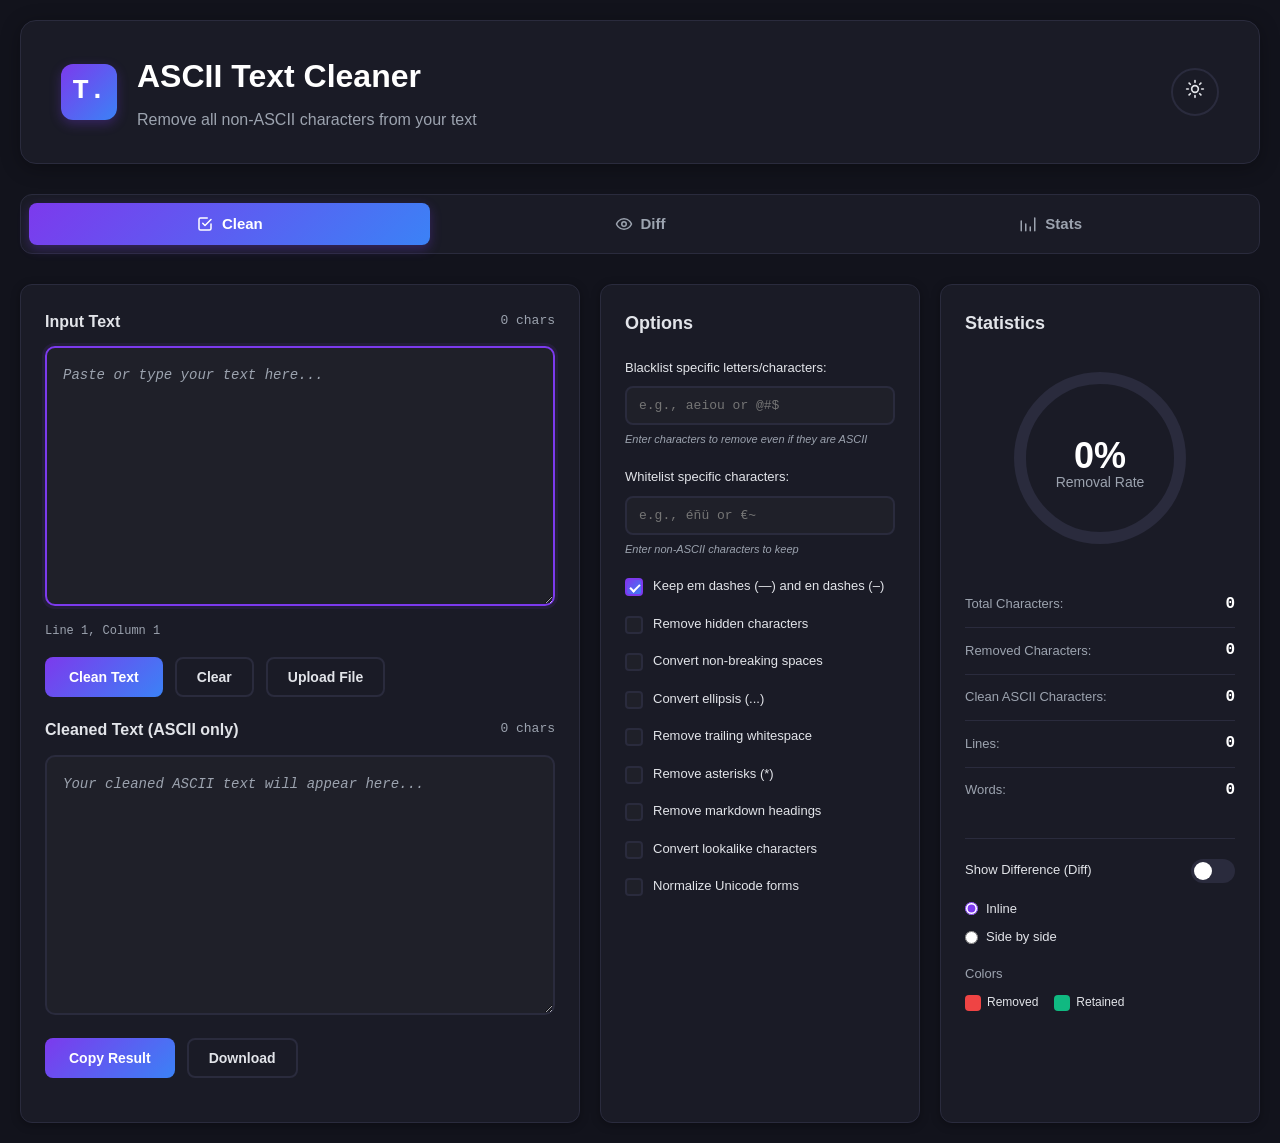
==== commit 1612db33: "docs: update README with new features and reorganize HTML with three-tab interface - Add documentati" ====
--- a/index.html
+++ b/index.html
@@ -13,161 +13,289 @@
     <div class="container">
         <header>
             <div class="header-content">
-                <img src="static/logo_1024x1024.png" alt="ASCII Text Cleaner logo" class="header-logo">
-                <div class="header-text">
-                    <h1 class="gradient-title" aria-label="ASCII Text Cleaner">
-                        <span class="gradient-letter" style="--i:0" aria-hidden="true">A</span>
-                        <span class="gradient-letter" style="--i:1" aria-hidden="true">S</span>
-                        <span class="gradient-letter" style="--i:2" aria-hidden="true">C</span>
-                        <span class="gradient-letter" style="--i:3" aria-hidden="true">I</span>
-                        <span class="gradient-letter" style="--i:4" aria-hidden="true">I</span>
-                        <span class="gradient-letter gradient-letter--space" style="--i:5"
-                            aria-hidden="true">&nbsp;</span>
-                        <span class="gradient-letter" style="--i:6" aria-hidden="true">T</span>
-                        <span class="gradient-letter" style="--i:7" aria-hidden="true">e</span>
-                        <span class="gradient-letter" style="--i:8" aria-hidden="true">x</span>
-                        <span class="gradient-letter" style="--i:9" aria-hidden="true">t</span>
-                        <span class="gradient-letter gradient-letter--space" style="--i:10"
-                            aria-hidden="true">&nbsp;</span>
-                        <span class="gradient-letter" style="--i:11" aria-hidden="true">C</span>
-                        <span class="gradient-letter" style="--i:12" aria-hidden="true">l</span>
-                        <span class="gradient-letter" style="--i:13" aria-hidden="true">e</span>
-                        <span class="gradient-letter" style="--i:14" aria-hidden="true">a</span>
-                        <span class="gradient-letter" style="--i:15" aria-hidden="true">n</span>
-                        <span class="gradient-letter" style="--i:16" aria-hidden="true">e</span>
-                        <span class="gradient-letter" style="--i:17" aria-hidden="true">r</span>
-                    </h1>
-                    <p class="subtitle">Remove all non-ASCII characters from your text</p>
+                <div class="logo-section">
+                    <div class="logo-icon">
+                        <span class="logo-text">T.</span>
+                    </div>
+                    <div class="header-text">
+                        <h1>ASCII Text Cleaner</h1>
+                        <p class="subtitle">Remove all non-ASCII characters from your text</p>
+                    </div>
                 </div>
-                <button id="theme-toggle" class="theme-toggle" aria-label="Toggle dark mode">
-                    <span id="theme-icon" class="theme-icon">🌙</span>
+                <button id="theme-toggle" class="theme-toggle" aria-label="Toggle theme">
+                    <span id="theme-icon" class="theme-icon"></span>
                 </button>
             </div>
         </header>
 
-        <main>
-            <div class="input-section">
-                <label for="input-text">Input Text</label>
-                <textarea id="input-text" placeholder="Paste or type your text here..." rows="8"></textarea>
-                <div class="controls">
-                    <button id="clean-btn" class="primary-btn">Clean Text</button>
-                    <button id="clear-btn" class="secondary-btn">Clear</button>
+        <nav class="tab-navigation">
+            <button class="tab-btn active" data-tab="clean">
+                <svg class="tab-icon" viewBox="0 0 24 24" fill="none" stroke="currentColor" stroke-width="2"
+                    stroke-linecap="round" stroke-linejoin="round">
+                    <path d="M9 11l3 3l8 -8" />
+                    <path d="M20 12v6a2 2 0 0 1 -2 2h-12a2 2 0 0 1 -2 -2v-12a2 2 0 0 1 2 -2h9" />
+                </svg>
+                Clean
+            </button>
+            <button class="tab-btn" data-tab="diff">
+                <svg class="tab-icon" viewBox="0 0 24 24" fill="none" stroke="currentColor" stroke-width="2"
+                    stroke-linecap="round" stroke-linejoin="round">
+                    <path d="M2 12s3 -7 10 -7s10 7 10 7s-3 7 -10 7s-10 -7 -10 -7z" />
+                    <circle cx="12" cy="12" r="3" />
+                </svg>
+                Diff
+            </button>
+            <button class="tab-btn" data-tab="stats">
+                <svg class="tab-icon" viewBox="0 0 24 24" fill="none" stroke="currentColor" stroke-width="2"
+                    stroke-linecap="round" stroke-linejoin="round">
+                    <path d="M3 21v-13" />
+                    <path d="M9 21v-9" />
+                    <path d="M15 21v-5" />
+                    <path d="M21 21v-17" />
+                </svg>
+                Stats
+            </button>
+        </nav>
+
+        <main class="main-content">
+            <div class="tab-content active" id="clean-tab">
+                <div class="three-column-layout">
+                    <div class="left-panel">
+                        <div class="input-section">
+                            <div class="section-header">
+                                <label for="input-text">Input Text</label>
+                                <span class="char-count" id="input-char-count">0 chars</span>
+                            </div>
+                            <textarea id="input-text" placeholder="Paste or type your text here..."
+                                rows="10"></textarea>
+                            <div class="textarea-footer">
+                                <span class="cursor-position" id="input-cursor-pos">Line 1, Column 1</span>
+                            </div>
+                            <div class="controls">
+                                <button id="clean-btn" class="primary-btn">Clean Text</button>
+                                <button id="clear-btn" class="secondary-btn">Clear</button>
+                                <button id="upload-btn" class="secondary-btn">Upload File</button>
+                            </div>
+                        </div>
+
+                        <div class="output-section">
+                            <div class="section-header">
+                                <label for="output-text">Cleaned Text (ASCII only)</label>
+                                <span class="char-count" id="output-char-count">0 chars</span>
+                            </div>
+                            <textarea id="output-text" placeholder="Your cleaned ASCII text will appear here..."
+                                rows="10" readonly></textarea>
+                            <div class="controls">
+                                <button id="copy-btn" class="primary-btn">Copy Result</button>
+                                <button id="download-btn" class="secondary-btn">Download</button>
+                                <span id="copy-status" class="status-message"></span>
+                            </div>
+                        </div>
+                    </div>
+
+                    <div class="middle-panel">
+                        <h3>Options</h3>
+                        <div class="option-group">
+                            <label for="blacklist-letters" class="input-label">Blacklist specific
+                                letters/characters:</label>
+                            <input type="text" id="blacklist-letters" placeholder="e.g., aeiou or @#$"
+                                class="text-input">
+                            <small class="help-text">Enter characters to remove even if they are ASCII</small>
+                        </div>
+                        <div class="option-group">
+                            <label for="whitelist-letters" class="input-label">Whitelist specific characters:</label>
+                            <input type="text" id="whitelist-letters" placeholder="e.g., éñü or €~" class="text-input">
+                            <small class="help-text">Enter non-ASCII characters to keep</small>
+                        </div>
+                        <div class="option-group">
+                            <label class="checkbox-label">
+                                <input type="checkbox" id="keep-em-dashes" checked>
+                                <span class="checkmark"></span>
+                                Keep em dashes (—) and en dashes (–)
+                            </label>
+                        </div>
+                        <div class="option-group">
+                            <label class="checkbox-label">
+                                <input type="checkbox" id="remove-hidden-chars">
+                                <span class="checkmark"></span>
+                                Remove hidden characters
+                            </label>
+                        </div>
+                        <div class="option-group">
+                            <label class="checkbox-label">
+                                <input type="checkbox" id="convert-nbsp">
+                                <span class="checkmark"></span>
+                                Convert non-breaking spaces
+                            </label>
+                        </div>
+                        <div class="option-group">
+                            <label class="checkbox-label">
+                                <input type="checkbox" id="convert-ellipsis">
+                                <span class="checkmark"></span>
+                                Convert ellipsis (...)
+                            </label>
+                        </div>
+                        <div class="option-group">
+                            <label class="checkbox-label">
+                                <input type="checkbox" id="remove-trailing-whitespace">
+                                <span class="checkmark"></span>
+                                Remove trailing whitespace
+                            </label>
+                        </div>
+                        <div class="option-group">
+                            <label class="checkbox-label">
+                                <input type="checkbox" id="remove-asterisks">
+                                <span class="checkmark"></span>
+                                Remove asterisks (*)
+                            </label>
+                        </div>
+                        <div class="option-group">
+                            <label class="checkbox-label">
+                                <input type="checkbox" id="remove-markdown-headings">
+                                <span class="checkmark"></span>
+                                Remove markdown headings
+                            </label>
+                        </div>
+                        <div class="option-group">
+                            <label class="checkbox-label">
+                                <input type="checkbox" id="convert-lookalikes">
+                                <span class="checkmark"></span>
+                                Convert lookalike characters
+                            </label>
+                        </div>
+                        <div class="option-group">
+                            <label class="checkbox-label">
+                                <input type="checkbox" id="normalize-unicode">
+                                <span class="checkmark"></span>
+                                Normalize Unicode forms
+                            </label>
+                        </div>
+                    </div>
+
+                    <div class="right-panel">
+                        <h3>Statistics</h3>
+                        <div class="stats-gauge">
+                            <svg class="gauge-svg" viewBox="0 0 200 200">
+                                <defs>
+                                    <linearGradient id="gaugeGradient" x1="0%" y1="0%" x2="100%" y2="100%">
+                                        <stop offset="0%" style="stop-color:#7C3AED;stop-opacity:1" />
+                                        <stop offset="100%" style="stop-color:#3B82F6;stop-opacity:1" />
+                                    </linearGradient>
+                                </defs>
+                                <circle class="gauge-bg" cx="100" cy="100" r="80" />
+                                <circle class="gauge-progress" cx="100" cy="100" r="80" id="gauge-circle" />
+                                <text class="gauge-text" x="100" y="100" id="gauge-percentage">0%</text>
+                                <text class="gauge-label" x="100" y="125">Removal Rate</text>
+                            </svg>
+                        </div>
+                        <div class="stats-list">
+                            <div class="stat-item">
+                                <span class="stat-label">Total Characters:</span>
+                                <span class="stat-value" id="stat-total">0</span>
+                            </div>
+                            <div class="stat-item">
+                                <span class="stat-label">Removed Characters:</span>
+                                <span class="stat-value" id="stat-removed">0</span>
+                            </div>
+                            <div class="stat-item">
+                                <span class="stat-label">Clean ASCII Characters:</span>
+                                <span class="stat-value" id="stat-clean">0</span>
+                            </div>
+                            <div class="stat-item">
+                                <span class="stat-label">Lines:</span>
+                                <span class="stat-value" id="stat-lines">0</span>
+                            </div>
+                            <div class="stat-item">
+                                <span class="stat-label">Words:</span>
+                                <span class="stat-value" id="stat-words">0</span>
+                            </div>
+                        </div>
+
+                        <div class="diff-controls">
+                            <div class="toggle-group">
+                                <label class="toggle-label">
+                                    <span>Show Difference (Diff)</span>
+                                    <input type="checkbox" id="show-diff" class="toggle-input">
+                                    <span class="toggle-slider"></span>
+                                </label>
+                            </div>
+                            <div class="radio-group">
+                                <label class="radio-label">
+                                    <input type="radio" name="diff-mode" value="inline" checked>
+                                    <span>Inline</span>
+                                </label>
+                                <label class="radio-label">
+                                    <input type="radio" name="diff-mode" value="side-by-side">
+                                    <span>Side by side</span>
+                                </label>
+                            </div>
+                            <div class="color-legend">
+                                <span class="legend-label">Colors</span>
+                                <div class="legend-items">
+                                    <div class="legend-item">
+                                        <span class="color-box removed"></span>
+                                        <span>Removed</span>
+                                    </div>
+                                    <div class="legend-item">
+                                        <span class="color-box retained"></span>
+                                        <span>Retained</span>
+                                    </div>
+                                </div>
+                            </div>
+                        </div>
+                    </div>
                 </div>
             </div>
 
-            <div class="options-section">
-                <h3>Options</h3>
-                <div class="option-group">
-                    <label class="checkbox-label">
-                        <input type="checkbox" id="keep-em-dashes" checked>
-                        <span class="checkmark"></span>
-                        Keep em dashes (—) and en dashes (–)
-                    </label>
-                </div>
-                <div class="option-group">
-                    <label for="blacklist-letters">Blacklist specific letters/characters:</label>
-                    <input type="text" id="blacklist-letters" placeholder="e.g., aeiou or @#$" class="blacklist-input">
-                    <small class="help-text">Enter characters to remove even if they are ASCII</small>
-                </div>
-                <div class="option-group">
-                    <label for="whitelist-letters">Whitelist specific characters:</label>
-                    <input type="text" id="whitelist-letters" placeholder="e.g., éñü or ©™" class="blacklist-input">
-                    <small class="help-text">Enter non-ASCII characters to keep</small>
-                </div>
-                <div class="option-group">
-                    <label class="checkbox-label">
-                        <input type="checkbox" id="remove-hidden-chars">
-                        <span class="checkmark"></span>
-                        Remove hidden characters
-                    </label>
-                </div>
-                <div class="option-group">
-                    <label class="checkbox-label">
-                        <input type="checkbox" id="convert-nbsp">
-                        <span class="checkmark"></span>
-                        Convert non-breaking spaces
-                    </label>
-                </div>
-                <div class="option-group">
-                    <label class="checkbox-label">
-                        <input type="checkbox" id="normalize-dashes">
-                        <span class="checkmark"></span>
-                        Normalize dashes
-                    </label>
-                </div>
-                <div class="option-group">
-                    <label class="checkbox-label">
-                        <input type="checkbox" id="normalize-quotes">
-                        <span class="checkmark"></span>
-                        Normalize quotes
-                    </label>
-                </div>
-                <div class="option-group">
-                    <label class="checkbox-label">
-                        <input type="checkbox" id="convert-ellipsis">
-                        <span class="checkmark"></span>
-                        Convert ellipsis
-                    </label>
-                </div>
-                <div class="option-group">
-                    <label class="checkbox-label">
-                        <input type="checkbox" id="remove-trailing-whitespace">
-                        <span class="checkmark"></span>
-                        Remove trailing whitespace
-                    </label>
-                </div>
-                <div class="option-group">
-                    <label class="checkbox-label">
-                        <input type="checkbox" id="remove-asterisks">
-                        <span class="checkmark"></span>
-                        Remove asterisks (*)
-                    </label>
-                </div>
-                <div class="option-group">
-                    <label class="checkbox-label">
-                        <input type="checkbox" id="remove-markdown-headings">
-                        <span class="checkmark"></span>
-                        Remove markdown headings
-                    </label>
-                </div>
-                <div class="option-group">
-                    <label class="checkbox-label">
-                        <input type="checkbox" id="convert-lookalikes">
-                        <span class="checkmark"></span>
-                        Convert lookalike characters
-                    </label>
-                </div>
-                <div class="option-group">
-                    <label class="checkbox-label">
-                        <input type="checkbox" id="normalize-unicode">
-                        <span class="checkmark"></span>
-                        Normalize Unicode forms
-                    </label>
+            <div class="tab-content" id="diff-tab">
+                <div class="diff-view">
+                    <h2>Difference View</h2>
+                    <div id="diff-container" class="diff-container">
+                        <p class="placeholder-text">Clean your text first to see the differences</p>
+                    </div>
                 </div>
             </div>
 
-            <div class="output-section">
-                <label for="output-text">Cleaned Text (ASCII only)</label>
-                <textarea id="output-text" placeholder="Cleaned text will appear here..." rows="8" readonly></textarea>
-                <div class="controls">
-                    <button id="copy-btn" class="primary-btn">Copy Result</button>
-                    <span id="copy-status" class="status-message"></span>
+            <div class="tab-content" id="stats-tab">
+                <div class="stats-detailed">
+                    <h2>Detailed Statistics</h2>
+                    <div class="stats-grid">
+                        <div class="stat-card">
+                            <h4>Character Analysis</h4>
+                            <div class="stat-item">
+                                <span class="stat-label">Total Characters:</span>
+                                <span class="stat-value" id="detailed-total">0</span>
+                            </div>
+                            <div class="stat-item">
+                                <span class="stat-label">ASCII Characters:</span>
+                                <span class="stat-value" id="detailed-ascii">0</span>
+                            </div>
+                            <div class="stat-item">
+                                <span class="stat-label">Non-ASCII Characters:</span>
+                                <span class="stat-value" id="detailed-non-ascii">0</span>
+                            </div>
+                        </div>
+                        <div class="stat-card">
+                            <h4>Text Structure</h4>
+                            <div class="stat-item">
+                                <span class="stat-label">Lines:</span>
+                                <span class="stat-value" id="detailed-lines">0</span>
+                            </div>
+                            <div class="stat-item">
+                                <span class="stat-label">Words:</span>
+                                <span class="stat-value" id="detailed-words">0</span>
+                            </div>
+                            <div class="stat-item">
+                                <span class="stat-label">Paragraphs:</span>
+                                <span class="stat-value" id="detailed-paragraphs">0</span>
+                            </div>
+                        </div>
+                    </div>
                 </div>
             </div>
-
-            <div class="info-section">
-                <h2>How it works</h2>
-                <p>This tool removes all characters that are not part of the ASCII character set (characters with codes
-                    0-127). This includes:</p>
-                <ul>
-                    <li>Unicode characters (emojis, special symbols, accented letters)</li>
-                    <li>Extended ASCII characters (codes 128-255)</li>
-                    <li>Zero-width characters and invisible Unicode characters</li>
-                    <li>Non-Latin scripts (Chinese, Arabic, Cyrillic, etc.)</li>
-                </ul>
-                <p>Only basic ASCII characters (a-z, A-Z, 0-9, punctuation, and basic symbols) will remain.</p>
-            </div>
         </main>
+
+        <input type="file" id="file-input" accept=".txt,.md" style="display: none;">
     </div>
 
     <script src="index.js"></script>
--- a/static/main.css
+++ b/static/main.css
@@ -1,39 +1,43 @@
 :root {
+  /* Dark Mode Theme - Default */
+  --bg-primary: #12131C;
+  --bg-secondary: #1A1B26;
+  --bg-panel: #1A1B26;
+  --border-color: #2A2B3D;
+  --border-hover: #3A3B4D;
+  --text-primary: #FFFFFF;
+  --text-secondary: #E2E4E9;
+  --text-muted: #9CA3AF;
+  --accent-violet: #7C3AED;
+  --accent-blue: #3B82F6;
+  --accent-green: #10B981;
+  --accent-red: #EF4444;
+  --shadow: rgba(0, 0, 0, 0.3);
+  --shadow-lg: rgba(0, 0, 0, 0.5);
+  --input-bg: #1F2029;
+  --success-color: #10B981;
+  --error-color: #EF4444;
+}
+
+[data-theme="light"] {
   /* Light theme colors */
-  --bg-primary: #f8f9fa;
-  --bg-secondary: #ffffff;
-  --bg-header: linear-gradient(135deg, #667eea 0%, #764ba2 100%);
-  --text-primary: #333333;
-  --text-secondary: #495057;
-  --text-muted: #6c757d;
-  --text-white: #ffffff;
-  --border-color: #e9ecef;
-  --border-hover: #dee2e6;
-  --shadow: rgba(0, 0, 0, 0.08);
-  --shadow-hover: rgba(102, 126, 234, 0.3);
-  --focus-ring: rgba(102, 126, 234, 0.1);
-  --input-bg: #fafbfc;
-  --success-color: #28a745;
-  --error-color: #dc3545;
-}
-
-[data-theme="dark"] {
-  /* Dark theme colors */
-  --bg-primary: #1a1a1a;
-  --bg-secondary: #2d2d2d;
-  --bg-header: linear-gradient(135deg, #4a5568 0%, #553c9a 100%);
-  --text-primary: #e2e8f0;
-  --text-secondary: #cbd5e0;
-  --text-muted: #a0aec0;
-  --text-white: #ffffff;
-  --border-color: #4a5568;
-  --border-hover: #718096;
-  --shadow: rgba(0, 0, 0, 0.3);
-  --shadow-hover: rgba(102, 126, 234, 0.4);
-  --focus-ring: rgba(102, 126, 234, 0.2);
-  --input-bg: #374151;
-  --success-color: #48bb78;
-  --error-color: #f56565;
+  --bg-primary: #F9FAFB;
+  --bg-secondary: #FFFFFF;
+  --bg-panel: #FFFFFF;
+  --border-color: #E5E7EB;
+  --border-hover: #D1D5DB;
+  --text-primary: #111827;
+  --text-secondary: #374151;
+  --text-muted: #6B7280;
+  --accent-violet: #7C3AED;
+  --accent-blue: #3B82F6;
+  --accent-green: #10B981;
+  --accent-red: #EF4444;
+  --shadow: rgba(0, 0, 0, 0.1);
+  --shadow-lg: rgba(0, 0, 0, 0.15);
+  --input-bg: #F3F4F6;
+  --success-color: #10B981;
+  --error-color: #EF4444;
 }
 
 * {
@@ -43,8 +47,7 @@
 }
 
 body {
-  font-family: -apple-system, BlinkMacSystemFont, "Segoe UI", Roboto, Oxygen,
-    Ubuntu, Cantarell, sans-serif;
+  font-family: 'Inter', -apple-system, BlinkMacSystemFont, "Segoe UI", Roboto, Oxygen, Ubuntu, Cantarell, sans-serif;
   line-height: 1.6;
   color: var(--text-primary);
   background-color: var(--bg-primary);
@@ -53,56 +56,82 @@
 }
 
 .container {
-  max-width: 1200px;
+  max-width: 1600px;
   margin: 0 auto;
   padding: 20px;
 }
 
+/* Header Styles */
 header {
-  margin-bottom: 40px;
-  padding: 40px;
-  background: var(--bg-header);
-  color: var(--text-white);
+  margin-bottom: 30px;
+  padding: 30px 40px;
+  background: var(--bg-secondary);
+  border: 1px solid var(--border-color);
+  border-radius: 16px;
+  box-shadow: 0 4px 20px var(--shadow);
+}
+
+.header-content {
+  display: flex;
+  justify-content: space-between;
+  align-items: center;
+}
+
+.logo-section {
+  display: flex;
+  align-items: center;
+  gap: 20px;
+}
+
+.logo-icon {
+  width: 56px;
+  height: 56px;
+  background: linear-gradient(135deg, var(--accent-violet) 0%, var(--accent-blue) 100%);
   border-radius: 12px;
-  box-shadow: 0 4px 20px var(--shadow);
-}
-
-.header-content {
-  display: flex;
-  justify-content: space-between;
-  align-items: center;
-  max-width: 100%;
-}
-
-.header-logo {
-  width: 64px;
-  height: 64px;
-  border-radius: 12px;
-  object-fit: cover;
+  display: flex;
+  align-items: center;
+  justify-content: center;
   flex-shrink: 0;
-}
-
-.header-text {
-  text-align: left;
+  box-shadow: 0 4px 12px rgba(124, 58, 237, 0.3);
+}
+
+.logo-text {
+  font-size: 28px;
+  font-weight: 700;
+  color: white;
+  font-family: 'Fira Code', 'JetBrains Mono', monospace;
+}
+
+.header-text h1 {
+  font-size: 2rem;
+  font-weight: 700;
+  margin-bottom: 5px;
+  color: var(--text-primary);
+}
+
+.subtitle {
+  font-size: 1rem;
+  color: var(--text-muted);
+  font-weight: 400;
 }
 
 .theme-toggle {
-  background: rgba(255, 255, 255, 0.2);
-  border: 2px solid rgba(255, 255, 255, 0.3);
+  background: var(--bg-panel);
+  border: 2px solid var(--border-color);
   border-radius: 50%;
-  width: 50px;
-  height: 50px;
+  width: 48px;
+  height: 48px;
   display: flex;
   align-items: center;
   justify-content: center;
   cursor: pointer;
   transition: all 0.3s ease;
-  backdrop-filter: blur(10px);
+  color: var(--text-secondary);
 }
 
 .theme-toggle:hover {
-  background: rgba(255, 255, 255, 0.3);
-  border-color: rgba(255, 255, 255, 0.5);
+  background: var(--border-color);
+  border-color: var(--border-hover);
   transform: scale(1.05);
 }
 
@@ -111,114 +140,261 @@
   transition: transform 0.3s ease;
 }
 
-.theme-toggle:hover .theme-icon {
-  transform: rotate(15deg);
-}
-
-header h1 {
-  font-size: 2.5rem;
-  font-weight: 700;
-  margin-bottom: 10px;
-}
-
-.gradient-title {
-  display: inline-flex;
-  gap: 0;
+/* Tab Navigation */
+.tab-navigation {
+  display: flex;
+  gap: 10px;
+  margin-bottom: 30px;
+  background: var(--bg-secondary);
+  padding: 8px;
+  border-radius: 12px;
+  border: 1px solid var(--border-color);
+}
+
+.tab-btn {
+  flex: 1;
+  padding: 12px 24px;
+  background: transparent;
+  border: none;
+  border-radius: 8px;
+  color: var(--text-muted);
+  font-size: 15px;
+  font-weight: 600;
+  cursor: pointer;
+  transition: all 0.3s ease;
+  display: flex;
+  align-items: center;
+  justify-content: center;
+  gap: 8px;
+}
+
+.tab-icon {
+  width: 18px;
+  height: 18px;
+  flex-shrink: 0;
+}
+
+.tab-btn:hover {
+  background: var(--bg-panel);
+  color: var(--text-secondary);
+}
+
+.tab-btn.active {
+  background: linear-gradient(135deg, var(--accent-violet) 0%, var(--accent-blue) 100%);
+  color: white;
+  box-shadow: 0 4px 12px rgba(124, 58, 237, 0.3);
+}
+
+/* Main Content */
+.main-content {
+  position: relative;
+}
+
+.tab-content {
+  display: none;
+}
+
+.tab-content.active {
+  display: block;
+}
+
+/* Three Column Layout */
+.three-column-layout {
+  display: grid;
+  grid-template-columns: 1fr 320px 320px;
+  gap: 20px;
+}
+
+.left-panel,
+.middle-panel,
+.right-panel {
+  background: var(--bg-secondary);
+  border: 1px solid var(--border-color);
+  border-radius: 12px;
+  padding: 24px;
+  box-shadow: 0 2px 10px var(--shadow);
+}
+
+/* Input/Output Sections */
+.input-section,
+.output-section {
+  margin-bottom: 20px;
+}
+
+.section-header {
+  display: flex;
+  justify-content: space-between;
+  align-items: center;
+  margin-bottom: 12px;
+}
+
+.section-header label {
+  font-size: 16px;
+  font-weight: 600;
+  color: var(--text-secondary);
+  margin: 0;
+}
+
+.char-count {
+  font-size: 13px;
+  color: var(--text-muted);
+  font-family: 'Fira Code', monospace;
+}
+
+textarea {
+  width: 100%;
+  padding: 16px;
+  border: 2px solid var(--border-color);
+  border-radius: 10px;
+  font-family: 'Fira Code', 'JetBrains Mono', 'Monaco', monospace;
+  font-size: 14px;
+  line-height: 1.6;
+  resize: vertical;
+  transition: all 0.3s ease;
+  background-color: var(--input-bg);
+  color: var(--text-primary);
+  min-height: 200px;
+}
+
+textarea:focus {
+  outline: none;
+  border-color: var(--accent-violet);
+  box-shadow: 0 0 0 3px rgba(124, 58, 237, 0.1);
+}
+
+textarea::placeholder {
+  color: var(--text-muted);
+  font-style: italic;
+}
+
+.textarea-footer {
+  margin-top: 8px;
+  font-size: 12px;
+  color: var(--text-muted);
+  font-family: 'Fira Code', monospace;
+}
+
+.controls {
+  display: flex;
+  gap: 12px;
+  margin-top: 16px;
+  align-items: center;
   flex-wrap: wrap;
-  color: transparent;
-}
-
-.gradient-letter {
-  display: inline-block;
-  background-image: linear-gradient(120deg, #ff6ec7 0%, #7873f5 50%, #5ad7ff 100%);
-  background-size: 200% 200%;
-  -webkit-background-clip: text;
-  background-clip: text;
-  color: transparent;
+}
+
+.primary-btn {
+  background: linear-gradient(135deg, var(--accent-violet) 0%, var(--accent-blue) 100%);
+  color: white;
+  border: none;
+  padding: 12px 24px;
+  border-radius: 8px;
+  font-weight: 600;
+  cursor: pointer;
+  transition: all 0.3s ease;
+  font-size: 14px;
+}
+
+.primary-btn:hover {
+  transform: translateY(-2px);
+  box-shadow: 0 6px 20px rgba(124, 58, 237, 0.4);
+}
+
+.primary-btn:active {
+  transform: translateY(0);
+}
+
+.secondary-btn {
+  background: var(--bg-panel);
+  color: var(--text-secondary);
+  border: 2px solid var(--border-color);
+  padding: 10px 20px;
+  border-radius: 8px;
+  font-weight: 600;
+  cursor: pointer;
+  transition: all 0.3s ease;
+  font-size: 14px;
+}
+
+.secondary-btn:hover {
+  background: var(--border-color);
+  border-color: var(--border-hover);
+}
+
+.status-message {
+  font-size: 14px;
+  font-weight: 500;
   opacity: 0;
-  transform: translateY(10px);
-  animation: gradientFade 3s ease-in-out infinite;
-  animation-delay: calc(var(--i) * 0.12s);
-}
-
-.gradient-letter--space {
-  width: 0.5ch;
-  background: none;
-  animation: inherit;
-}
-
-@keyframes gradientFade {
-  0% {
-    opacity: 0;
-    transform: translateY(10px);
-    background-position: 0% 50%;
-  }
-  30% {
-    opacity: 1;
-    transform: translateY(0);
-  }
-  70% {
-    opacity: 1;
-    transform: translateY(0);
-    background-position: 100% 50%;
-  }
-  100% {
-    opacity: 0;
-    transform: translateY(-8px);
-    background-position: 0% 50%;
-  }
-}
-
-.subtitle {
-  font-size: 1.2rem;
-  opacity: 0.9;
-  font-weight: 300;
-}
-
-main {
-  display: grid;
-  grid-template-columns: 1fr auto 1fr;
-  gap: 30px;
-  margin-bottom: 40px;
-}
-
-.input-section,
-.output-section,
-.options-section {
-  background: var(--bg-secondary);
-  padding: 25px;
-  border-radius: 12px;
-  box-shadow: 0 2px 10px var(--shadow);
-  border: 1px solid var(--border-color);
-  transition: background-color 0.3s ease, border-color 0.3s ease;
-}
-
-.options-section {
-  min-width: 280px;
-  max-width: 320px;
-}
-
-.options-section h3 {
+  transition: opacity 0.3s ease;
+}
+
+.status-message.show {
+  opacity: 1;
+}
+
+.status-message.success {
+  color: var(--success-color);
+}
+
+.status-message.error {
+  color: var(--error-color);
+}
+
+/* Middle Panel - Options */
+.middle-panel h3,
+.right-panel h3 {
+  font-size: 18px;
+  font-weight: 600;
   color: var(--text-secondary);
   margin-bottom: 20px;
-  font-size: 1.3rem;
-  font-weight: 600;
-  transition: color 0.3s ease;
 }
 
 .option-group {
-  margin-bottom: 20px;
+  margin-bottom: 18px;
+}
+
+.input-label {
+  display: block;
+  font-size: 13px;
+  font-weight: 500;
+  color: var(--text-secondary);
+  margin-bottom: 8px;
+}
+
+.text-input {
+  width: 100%;
+  padding: 10px 12px;
+  border: 2px solid var(--border-color);
+  border-radius: 8px;
+  font-size: 13px;
+  font-family: 'Fira Code', monospace;
+  transition: all 0.3s ease;
+  background-color: var(--input-bg);
+  color: var(--text-primary);
+}
+
+.text-input:focus {
+  outline: none;
+  border-color: var(--accent-violet);
+  box-shadow: 0 0 0 3px rgba(124, 58, 237, 0.1);
+}
+
+.help-text {
+  display: block;
+  margin-top: 6px;
+  font-size: 11px;
+  color: var(--text-muted);
+  font-style: italic;
 }
 
 .checkbox-label {
   display: flex;
   align-items: center;
   cursor: pointer;
-  font-size: 14px;
+  font-size: 13px;
   color: var(--text-secondary);
   position: relative;
-  padding-left: 30px;
-  line-height: 1.4;
+  padding-left: 28px;
+  line-height: 1.5;
   transition: color 0.3s ease;
 }
 
@@ -236,19 +412,19 @@
   top: 2px;
   height: 18px;
   width: 18px;
-  background-color: var(--bg-primary);
+  background-color: var(--input-bg);
   border: 2px solid var(--border-color);
   border-radius: 4px;
   transition: all 0.3s ease;
 }
 
 .checkbox-label:hover input ~ .checkmark {
-  border-color: #667eea;
+  border-color: var(--accent-violet);
 }
 
 .checkbox-label input:checked ~ .checkmark {
-  background: linear-gradient(135deg, #667eea 0%, #764ba2 100%);
-  border-color: #667eea;
+  background: linear-gradient(135deg, var(--accent-violet) 0%, var(--accent-blue) 100%);
+  border-color: var(--accent-violet);
 }
 
 .checkmark:after {
@@ -271,169 +447,264 @@
   transform: rotate(45deg);
 }
 
-.blacklist-input {
+/* Right Panel - Statistics */
+.stats-gauge {
+  margin-bottom: 24px;
+}
+
+.gauge-svg {
   width: 100%;
-  padding: 10px 12px;
+  max-width: 200px;
+  margin: 0 auto;
+  display: block;
+}
+
+.gauge-bg {
+  fill: none;
+  stroke: var(--border-color);
+  stroke-width: 12;
+}
+
+.gauge-progress {
+  fill: none;
+  stroke: url(#gaugeGradient);
+  stroke-width: 12;
+  stroke-linecap: round;
+  transform: rotate(-90deg);
+  transform-origin: center;
+  transition: stroke-dashoffset 0.5s ease;
+  stroke-dasharray: 502.65;
+  stroke-dashoffset: 502.65;
+}
+
+.gauge-text {
+  font-size: 36px;
+  font-weight: 700;
+  fill: var(--text-primary);
+  text-anchor: middle;
+  dominant-baseline: middle;
+}
+
+.gauge-label {
+  font-size: 14px;
+  fill: var(--text-muted);
+  text-anchor: middle;
+  dominant-baseline: middle;
+}
+
+.stats-list {
+  margin-bottom: 24px;
+}
+
+.stat-item {
+  display: flex;
+  justify-content: space-between;
+  align-items: center;
+  padding: 10px 0;
+  border-bottom: 1px solid var(--border-color);
+}
+
+.stat-item:last-child {
+  border-bottom: none;
+}
+
+.stat-label {
+  font-size: 13px;
+  color: var(--text-muted);
+}
+
+.stat-value {
+  font-size: 16px;
+  font-weight: 700;
+  color: var(--text-primary);
+  font-family: 'Fira Code', monospace;
+}
+
+/* Diff Controls */
+.diff-controls {
+  padding-top: 20px;
+  border-top: 1px solid var(--border-color);
+}
+
+.toggle-group {
+  margin-bottom: 16px;
+}
+
+.toggle-label {
+  display: flex;
+  justify-content: space-between;
+  align-items: center;
+  font-size: 13px;
+  color: var(--text-secondary);
+  cursor: pointer;
+}
+
+.toggle-input {
+  display: none;
+}
+
+.toggle-slider {
+  position: relative;
+  width: 44px;
+  height: 24px;
+  background: var(--border-color);
+  border-radius: 24px;
+  transition: all 0.3s ease;
+}
+
+.toggle-slider:before {
+  content: "";
+  position: absolute;
+  width: 18px;
+  height: 18px;
+  left: 3px;
+  top: 3px;
+  background: white;
+  border-radius: 50%;
+  transition: all 0.3s ease;
+}
+
+.toggle-input:checked + .toggle-slider {
+  background: linear-gradient(135deg, var(--accent-violet) 0%, var(--accent-blue) 100%);
+}
+
+.toggle-input:checked + .toggle-slider:before {
+  transform: translateX(20px);
+}
+
+.radio-group {
+  margin-bottom: 16px;
+}
+
+.radio-label {
+  display: flex;
+  align-items: center;
+  font-size: 13px;
+  color: var(--text-secondary);
+  margin-bottom: 8px;
+  cursor: pointer;
+}
+
+.radio-label input[type="radio"] {
+  margin-right: 8px;
+  accent-color: var(--accent-violet);
+}
+
+.color-legend {
+  margin-top: 16px;
+}
+
+.legend-label {
+  display: block;
+  font-size: 13px;
+  color: var(--text-muted);
+  margin-bottom: 8px;
+}
+
+.legend-items {
+  display: flex;
+  gap: 16px;
+}
+
+.legend-item {
+  display: flex;
+  align-items: center;
+  gap: 6px;
+  font-size: 12px;
+  color: var(--text-secondary);
+}
+
+.color-box {
+  width: 16px;
+  height: 16px;
+  border-radius: 4px;
+}
+
+.color-box.removed {
+  background: var(--accent-red);
+}
+
+.color-box.retained {
+  background: var(--accent-green);
+}
+
+/* Diff View Tab */
+.diff-view {
+  background: var(--bg-secondary);
+  border: 1px solid var(--border-color);
+  border-radius: 12px;
+  padding: 32px;
+}
+
+.diff-view h2 {
+  font-size: 24px;
+  font-weight: 700;
+  color: var(--text-primary);
+  margin-bottom: 20px;
+}
+
+.diff-container {
+  background: var(--input-bg);
   border: 2px solid var(--border-color);
-  border-radius: 6px;
+  border-radius: 10px;
+  padding: 24px;
+  min-height: 400px;
+  font-family: 'Fira Code', monospace;
   font-size: 14px;
-  font-family: "Monaco", "Menlo", "Ubuntu Mono", monospace;
-  transition: border-color 0.3s ease, background-color 0.3s ease,
-    color 0.3s ease;
-  margin-top: 8px;
-  background-color: var(--input-bg);
+  line-height: 1.8;
+}
+
+.placeholder-text {
+  color: var(--text-muted);
+  text-align: center;
+  padding: 60px 20px;
+  font-style: italic;
+}
+
+/* Stats Tab */
+.stats-detailed {
+  background: var(--bg-secondary);
+  border: 1px solid var(--border-color);
+  border-radius: 12px;
+  padding: 32px;
+}
+
+.stats-detailed h2 {
+  font-size: 24px;
+  font-weight: 700;
   color: var(--text-primary);
-}
-
-.blacklist-input:focus {
-  outline: none;
-  border-color: #667eea;
-  box-shadow: 0 0 0 3px var(--focus-ring);
-}
-
-.help-text {
-  display: block;
-  margin-top: 6px;
-  font-size: 12px;
-  color: var(--text-muted);
-  font-style: italic;
-  transition: color 0.3s ease;
-}
-
-.info-section {
-  grid-column: 1 / -1;
-  background: var(--bg-secondary);
-  padding: 30px;
-  border-radius: 12px;
-  box-shadow: 0 2px 10px var(--shadow);
+  margin-bottom: 24px;
+}
+
+.stats-grid {
+  display: grid;
+  grid-template-columns: repeat(auto-fit, minmax(300px, 1fr));
+  gap: 20px;
+}
+
+.stat-card {
+  background: var(--input-bg);
   border: 1px solid var(--border-color);
-  transition: background-color 0.3s ease, border-color 0.3s ease;
-}
-
-label {
-  display: block;
+  border-radius: 10px;
+  padding: 24px;
+}
+
+.stat-card h4 {
+  font-size: 16px;
   font-weight: 600;
-  margin-bottom: 10px;
-  color: var(--text-secondary);
-  font-size: 1.1rem;
-  transition: color 0.3s ease;
-}
-
-textarea {
-  width: 100%;
-  padding: 15px;
-  border: 2px solid var(--border-color);
-  border-radius: 8px;
-  font-family: "Monaco", "Menlo", "Ubuntu Mono", monospace;
-  font-size: 14px;
-  line-height: 1.5;
-  resize: vertical;
-  transition: border-color 0.3s ease, background-color 0.3s ease,
-    color 0.3s ease;
-  background-color: var(--input-bg);
-  color: var(--text-primary);
-}
-
-textarea:focus {
-  outline: none;
-  border-color: #667eea;
-  box-shadow: 0 0 0 3px var(--focus-ring);
-}
-
-textarea::placeholder {
-  color: var(--text-muted);
-  font-style: italic;
-}
-
-.controls {
-  display: flex;
-  gap: 15px;
-  margin-top: 15px;
-  align-items: center;
-}
-
-.primary-btn {
-  background: linear-gradient(135deg, #667eea 0%, #764ba2 100%);
-  color: white;
-  border: none;
-  padding: 12px 24px;
-  border-radius: 8px;
-  font-weight: 600;
-  cursor: pointer;
-  transition: all 0.3s ease;
-  font-size: 14px;
-}
-
-.primary-btn:hover {
-  transform: translateY(-2px);
-  box-shadow: 0 4px 15px rgba(102, 126, 234, 0.3);
-}
-
-.primary-btn:active {
-  transform: translateY(0);
-}
-
-.secondary-btn {
-  background: var(--bg-primary);
-  color: var(--text-secondary);
-  border: 2px solid var(--border-color);
-  padding: 10px 20px;
-  border-radius: 8px;
-  font-weight: 600;
-  cursor: pointer;
-  transition: all 0.3s ease;
-  font-size: 14px;
-}
-
-.secondary-btn:hover {
-  background: var(--border-color);
-  border-color: var(--border-hover);
-}
-
-.status-message {
-  font-size: 14px;
-  font-weight: 500;
-  opacity: 0;
-  transition: opacity 0.3s ease;
-}
-
-.status-message.show {
-  opacity: 1;
-}
-
-.status-message.success {
-  color: var(--success-color);
-}
-
-.status-message.error {
-  color: var(--error-color);
-}
-
-.info-section h2 {
-  color: var(--text-secondary);
-  margin-bottom: 20px;
-  font-size: 1.5rem;
-  font-weight: 600;
-  transition: color 0.3s ease;
-}
-
-.info-section p {
-  margin-bottom: 15px;
-  color: var(--text-muted);
-  line-height: 1.7;
-  transition: color 0.3s ease;
-}
-
-.info-section ul {
-  margin: 20px 0;
-  padding-left: 20px;
-}
-
-.info-section li {
-  margin-bottom: 8px;
-  color: var(--text-muted);
-  line-height: 1.6;
-  transition: color 0.3s ease;
+  color: var(--text-secondary);
+  margin-bottom: 16px;
+}
+
+/* Responsive Design */
+@media (max-width: 1200px) {
+  .three-column-layout {
+    grid-template-columns: 1fr 280px;
+  }
+  
+  .middle-panel {
+    grid-column: 1 / -1;
+  }
 }
 
 @media (max-width: 768px) {
@@ -442,46 +713,37 @@
   }
 
   header {
-    padding: 30px 20px;
-  }
-
-  .header-content {
-    flex-direction: column;
-    gap: 20px;
-    text-align: center;
-  }
-
-  .header-text {
-    text-align: center;
-  }
-
-  .header-logo {
+    padding: 20px;
+  }
+
+  .logo-section {
+    flex-direction: row;
+    gap: 15px;
+  }
+
+  .logo-icon {
     width: 48px;
     height: 48px;
   }
 
-  header h1 {
-    font-size: 2rem;
+  .logo-text {
+    font-size: 24px;
+  }
+
+  .header-text h1 {
+    font-size: 1.5rem;
   }
 
   .subtitle {
-    font-size: 1rem;
-  }
-
-  main {
+    font-size: 0.9rem;
+  }
+
+  .three-column-layout {
     grid-template-columns: 1fr;
-    gap: 20px;
-  }
-
-  .options-section {
-    min-width: auto;
-    max-width: none;
-  }
-
-  .input-section,
-  .output-section,
-  .info-section {
-    padding: 20px;
+  }
+
+  .tab-navigation {
+    flex-direction: column;
   }
 
   .controls {
